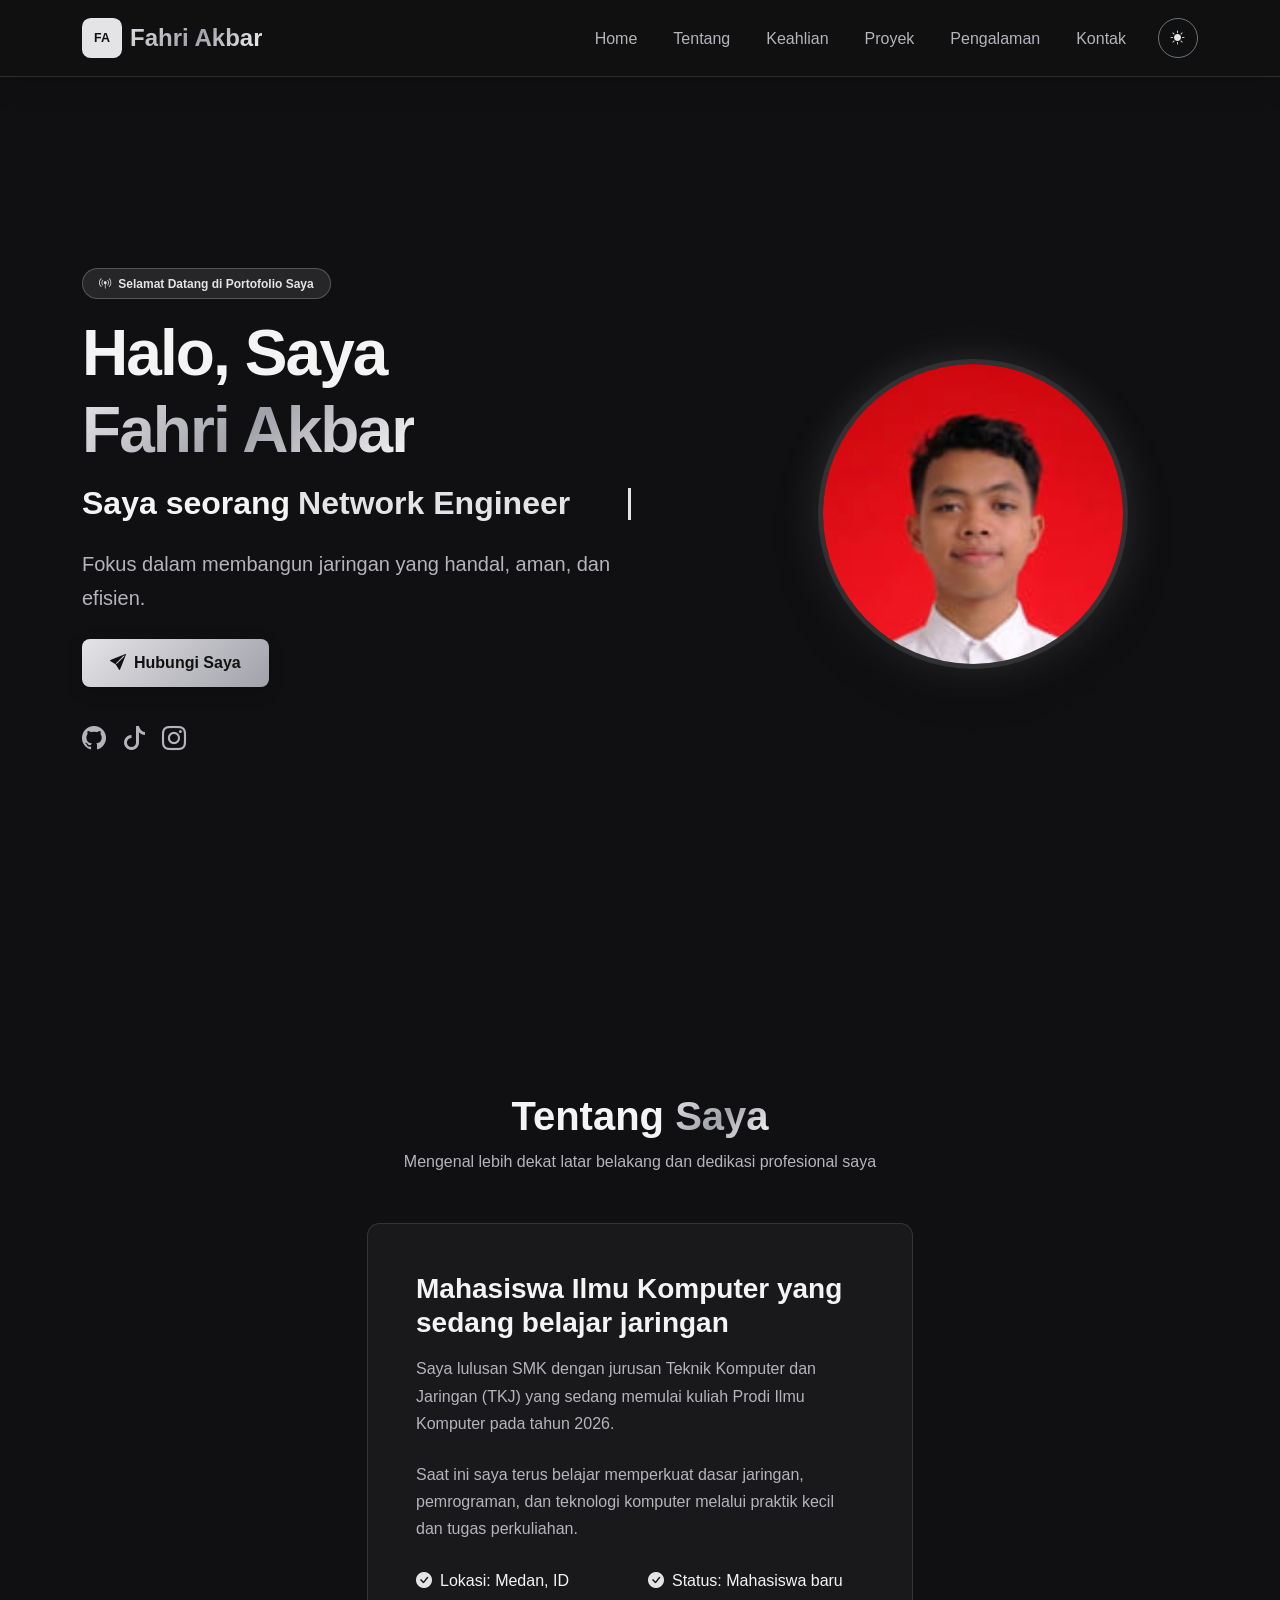
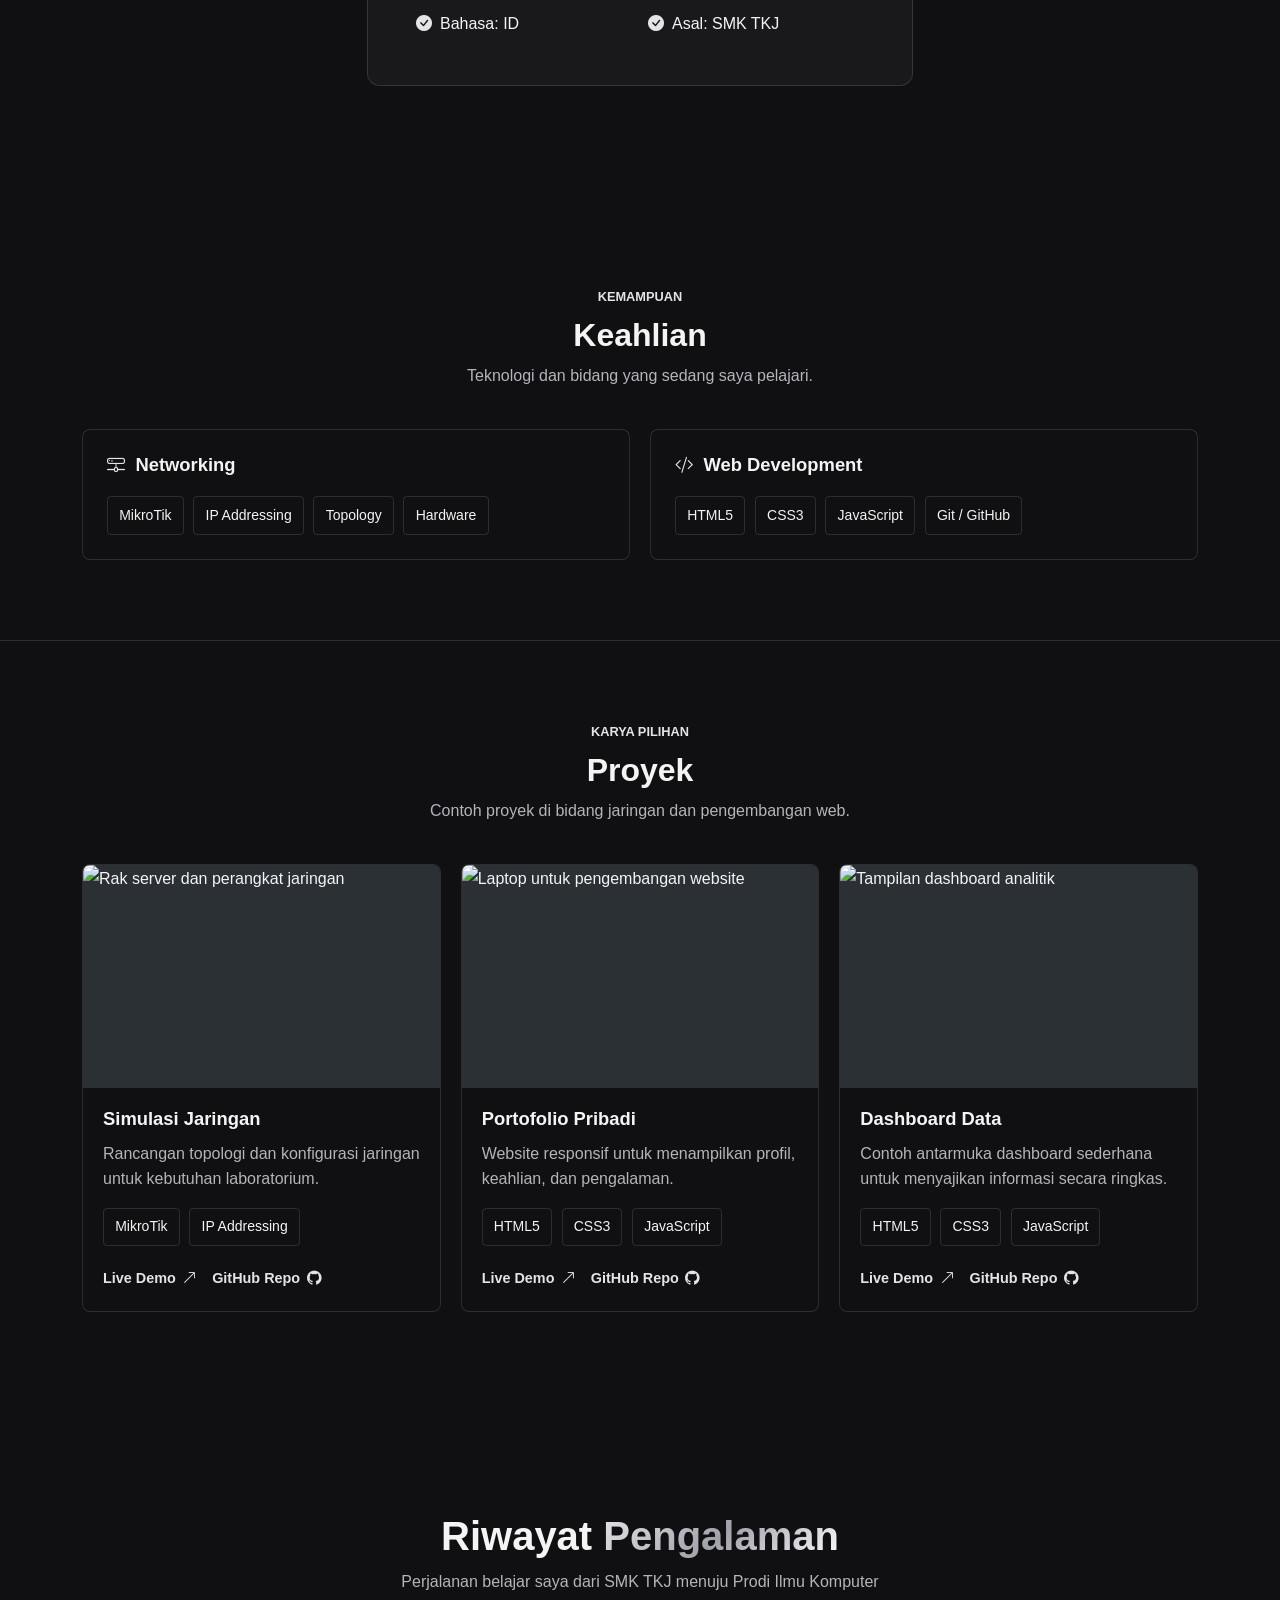
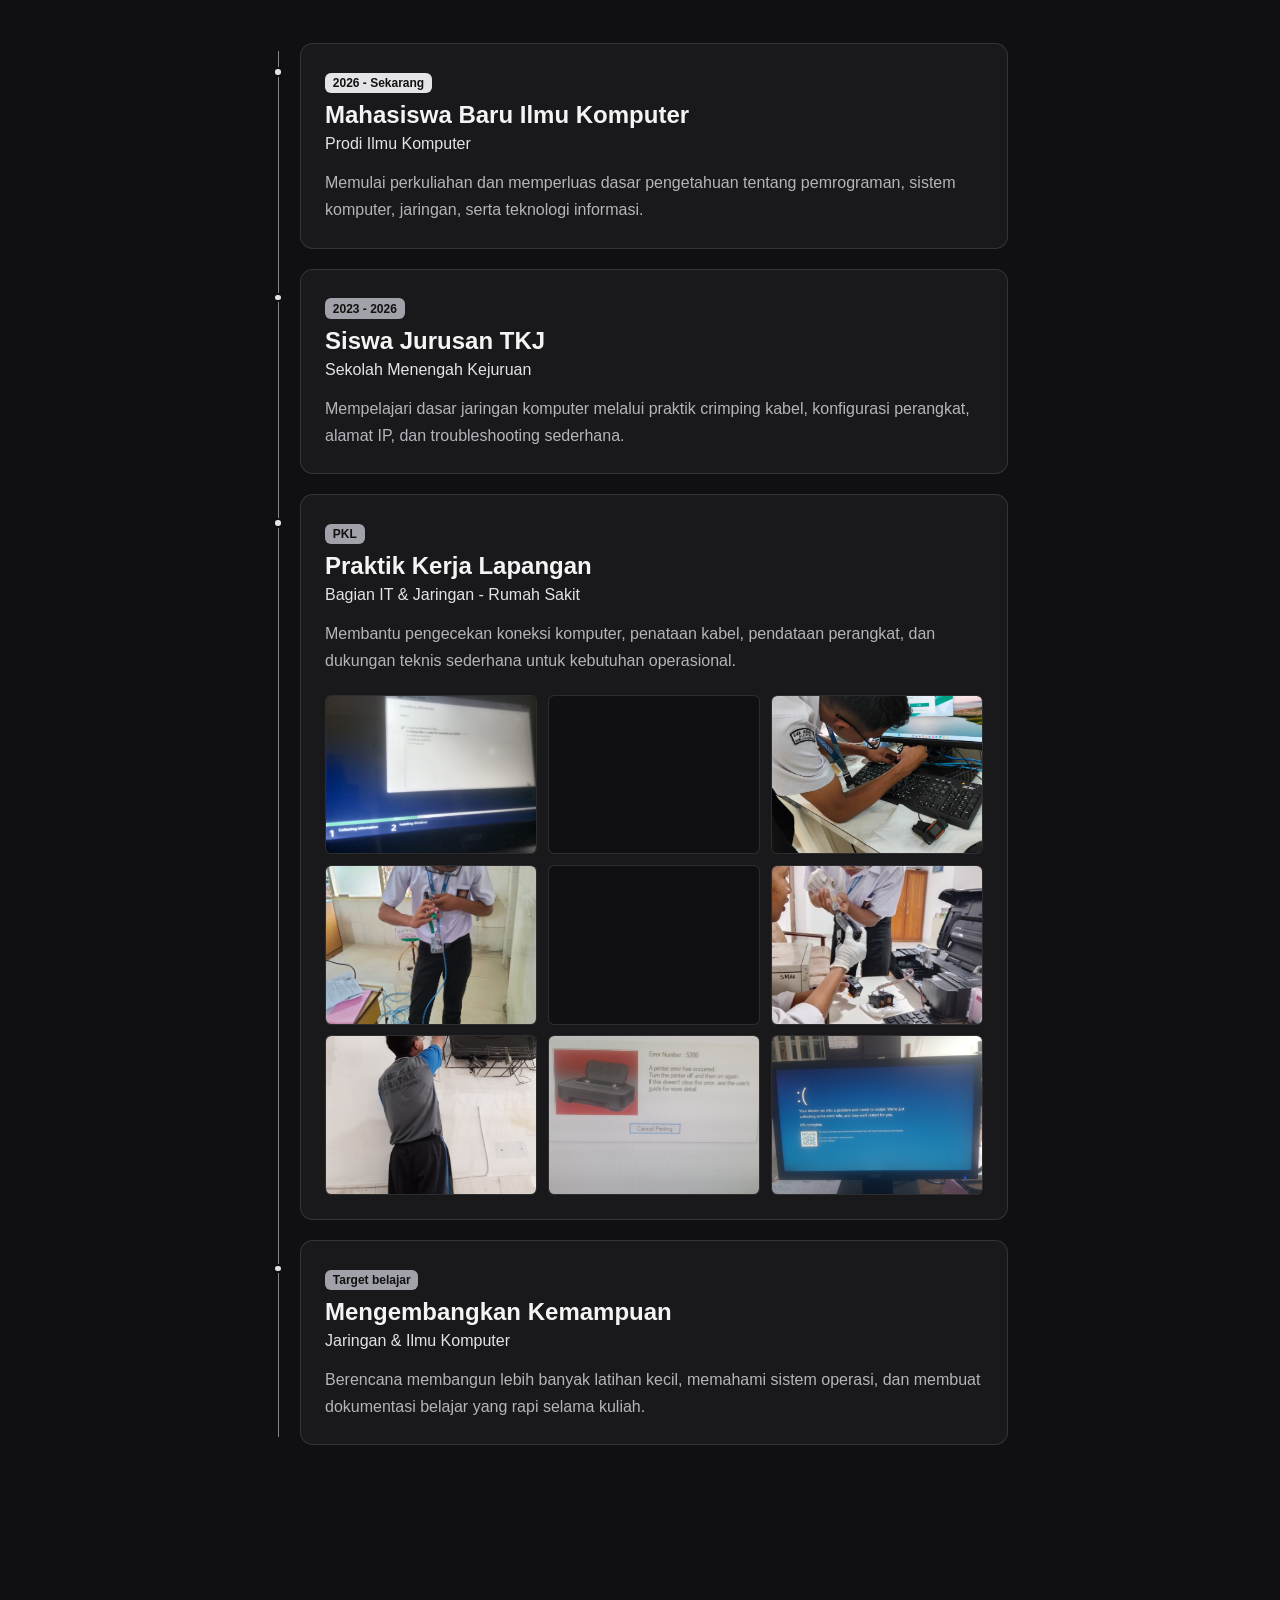
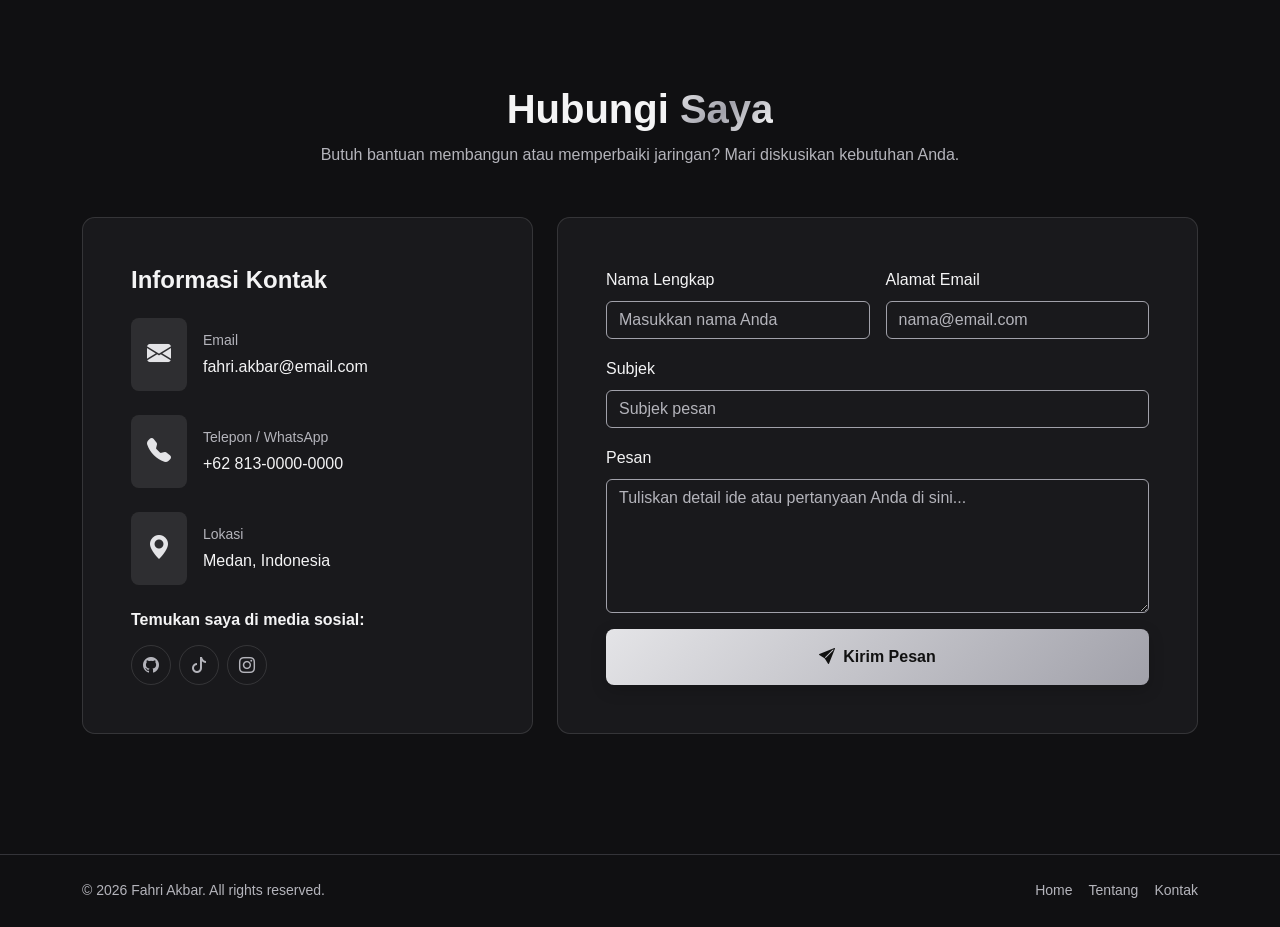
==== index.html @ fb6c4806 "Update project" ====
<!DOCTYPE html>
<html lang="id" data-bs-theme="dark">
<head>
    <meta charset="UTF-8">
    <meta name="viewport" content="width=device-width, initial-scale=1.0">
    <meta name="description" content="Portofolio Fahri Akbar, mahasiswa Ilmu Komputer lulusan SMK TKJ yang fokus pada jaringan komputer.">
    <link rel="icon" href="data:image/svg+xml,%3Csvg xmlns='http://www.w3.org/2000/svg' viewBox='0 0 100 100'%3E%3Ctext y='.9em' font-size='90'%3E%F0%9F%8C%90%3C/text%3E%3C/svg%3E">
    <script>try{var t=localStorage.getItem('theme');if(t==='light'||t==='dark')document.documentElement.setAttribute('data-bs-theme',t)}catch(e){}</script>
    <link href="https://cdn.jsdelivr.net/npm/bootstrap@5.3.8/dist/css/bootstrap.min.css" rel="stylesheet" integrity="sha384-sRIl4kxILFvY47J16cr9ZwB07vP4J8+LH7qKQnuqkuIAvNWLzeN8tE5YBujZqJLB" crossorigin="anonymous">
    <link rel="stylesheet" href="https://cdn.jsdelivr.net/npm/bootstrap-icons@1.13.1/font/bootstrap-icons.min.css">
    <link rel="stylesheet" href="css/style.css">
    <title>Fahri Akbar | Portofolio</title>
</head>
<body id="body" data-bs-spy="scroll" data-bs-target="#navbar-example" data-bs-root-margin="0px 0px -60%">
    <nav id="navbar-example" class="navbar navbar-expand-lg fixed-top glass-nav py-3">
        <div class="container">
            <a class="navbar-brand fw-bold fs-4 d-flex align-items-center gap-2" href="#home" aria-label="Fahri Akbar, beranda">
                <span class="brand-mark" aria-hidden="true">FA</span>
                <span class="gradient-text">Fahri Akbar</span>
            </a>
            
            <button class="navbar-toggler border-0 shadow-none" type="button" data-bs-toggle="collapse" data-bs-target="#navbarNav" aria-controls="navbarNav" aria-expanded="false" aria-label="Buka navigasi">
                <span class="navbar-toggler-icon"></span>
            </button>

            <div class="collapse navbar-collapse" id="navbarNav">
                <ul class="navbar-nav ms-auto mb-2 mb-lg-0 me-lg-3 gap-lg-1">
                    <li class="nav-item"><a class="nav-link px-3 fw-medium active" href="#home">Home</a></li>
                    <li class="nav-item"><a class="nav-link px-3 fw-medium" href="#about">Tentang</a></li>
                    <li class="nav-item"><a class="nav-link px-3 fw-medium" href="#skills">Keahlian</a></li>
                    <li class="nav-item"><a class="nav-link px-3 fw-medium" href="#projects">Proyek</a></li>
                    <li class="nav-item"><a class="nav-link px-3 fw-medium" href="#experience">Pengalaman</a></li>
                    <li class="nav-item"><a class="nav-link px-3 fw-medium" href="#contact">Kontak</a></li>
                </ul>

                <!-- Dark Mode Toggle Button -->
                <button class="btn btn-sm btn-outline-secondary rounded-circle p-2 d-flex align-items-center justify-content-center" id="themeToggle" style="width: 40px; height: 40px;" type="button" aria-label="Ganti tema">
                    <i class="bi bi-sun-fill text-warning" id="themeIcon" aria-hidden="true"></i>
                </button>
            </div>
        </div>
    </nav>

    <main>
        <section id="home" class="min-vh-100 d-flex align-items-center pt-5 mt-4">
            <div class="container">
                <div class="row align-items-center gy-5">
                    <div class="col-lg-7 text-center text-lg-start">
                        <div class="badge bg-primary bg-opacity-10 text-primary border border-primary border-opacity-25 px-3 py-2 rounded-pill mb-3">
                            <i class="bi bi-broadcast-pin me-1"></i> Selamat Datang di Portofolio Saya
                        </div>
                        <h1 class="display-3 fw-extrabold mb-3">
                            Halo, Saya <br>
                            <span class="gradient-text">Fahri Akbar</span>
                        </h1>
                        <h3 class="h2 fw-semibold mb-4 d-flex justify-content-center justify-content-lg-start align-items-center gap-2">
                            <span>Saya seorang</span>
                            <span id="typewriter" class="text-primary fw-bold"></span>
                            <span class="typewriter-cursor" aria-hidden="true"></span>
                        </h3>
                        <p class="lead text-muted-custom mb-4 me-lg-5">
                            Fokus dalam membangun jaringan yang handal, aman, dan efisien.
                        </p>
                        <div class="d-flex flex-wrap gap-3 justify-content-center justify-content-lg-start">
                            <a href="#contact" class="btn btn-gradient">
                                <i class="bi bi-send-fill me-2"></i>Hubungi Saya
                            </a>
                        </div>

                        <div class="d-flex gap-3 justify-content-center justify-content-lg-start mt-4 pt-2">
                            <a href="https://github.com/ri250526" class="social-icon fs-4" aria-label="GitHub"><i class="bi bi-github" aria-hidden="true"></i></a>
                            <a href="https://www.tiktok.com/@fa.x.u.1?is_from_webapp=1&amp;sender_device=pc" class="social-icon fs-4" aria-label="TikTok"><i class="bi bi-tiktok" aria-hidden="true"></i></a>
                            <a href="https://www.instagram.com/ri_250526?igsh=N2l1ZG5mdGl6enZu" class="social-icon fs-4" aria-label="Instagram"><i class="bi bi-instagram" aria-hidden="true"></i></a>
                        </div>
                    </div>

                    <div class="col-lg-5 text-center">
                        <div class="hero-img-wrapper">
                            <img src="images/foto.jpg" alt="Fahri Akbar" class="hero-img shadow-lg" fetchpriority="high" decoding="async">
                        </div>
                    </div>
                </div>
            </div>
        </section>

        <section id="about" class="py-5 reveal-section">
        <div class="container py-4">
            <div class="text-center mb-5">
                <h2 class="fw-bold display-6 mb-2">Tentang <span class="gradient-text">Saya</span></h2>
                <p class="text-muted-custom">Mengenal lebih dekat latar belakang dan dedikasi profesional saya</p>
            </div>

            <div class="row gy-4 align-items-center">
                <div class="col-lg-6">
                    <div class="glass-card p-4 p-md-5">
                        <h3 class="fw-bold mb-3">Mahasiswa Ilmu Komputer yang sedang belajar jaringan</h3>
                        <p class="text-muted-custom mb-4">
                            Saya lulusan SMK dengan jurusan Teknik Komputer dan Jaringan (TKJ) yang sedang memulai kuliah Prodi Ilmu Komputer pada tahun 2026.
                        </p>
                        <p class="text-muted-custom mb-4">
                            Saat ini saya terus belajar memperkuat dasar jaringan, pemrograman, dan teknologi komputer melalui praktik kecil dan tugas perkuliahan.
                        </p>
                        
                        <div class="row g-3">
                            <div class="col-6">
                                <div class="d-flex align-items-center gap-2">
                                    <i class="bi bi-check-circle-fill text-primary"></i>
                                    <span>Lokasi: Medan, ID</span>
                                </div>
                            </div>
                            <div class="col-6">
                                <div class="d-flex align-items-center gap-2">
                                    <i class="bi bi-check-circle-fill text-primary"></i>
                                    <span>Status: Mahasiswa baru</span>
                                </div>
                            </div>
                            <div class="col-6">
                                <div class="d-flex align-items-center gap-2">
                                    <i class="bi bi-check-circle-fill text-primary"></i>
                                    <span>Bahasa: ID</span>
                                </div>
                            </div>
                            <div class="col-6">
                                <div class="d-flex align-items-center gap-2">
                                    <i class="bi bi-check-circle-fill text-primary"></i>
                                    <span>Asal: SMK TKJ</span>
                                </div>
                            </div>
                        </div>
                    </div>
                </div>
            </div>
        </div>
        </section>

        <section id="skills" class="portfolio-section">
            <div class="container">
                <header class="section-heading">
                    <p class="section-eyebrow">Kemampuan</p>
                    <h2>Keahlian</h2>
                    <p>Teknologi dan bidang yang sedang saya pelajari.</p>
                </header>

                <div class="skills-grid">
                    <article class="skill-group">
                        <h3><i class="bi bi-hdd-network" aria-hidden="true"></i> Networking</h3>
                        <ul class="skill-list">
                            <li>MikroTik</li>
                            <li>IP Addressing</li>
                            <li>Topology</li>
                            <li>Hardware</li>
                        </ul>
                    </article>

                    <article class="skill-group">
                        <h3><i class="bi bi-code-slash" aria-hidden="true"></i> Web Development</h3>
                        <ul class="skill-list">
                            <li>HTML5</li>
                            <li>CSS3</li>
                            <li>JavaScript</li>
                            <li>Git / GitHub</li>
                        </ul>
                    </article>
                </div>
            </div>
        </section>

        <section id="projects" class="portfolio-section projects-section">
            <div class="container">
                <header class="section-heading">
                    <p class="section-eyebrow">Karya pilihan</p>
                    <h2>Proyek</h2>
                    <p>Contoh proyek di bidang jaringan dan pengembangan web.</p>
                </header>

                <div class="projects-grid">
                    <article class="project-card">
                        <img class="project-image" src="https://images.unsplash.com/photo-1558494949-ef010cbdcc31?auto=format&amp;fit=crop&amp;w=900&amp;q=80" alt="Rak server dan perangkat jaringan" loading="lazy" decoding="async">
                        <div class="project-content">
                            <h3>Simulasi Jaringan</h3>
                            <p>Rancangan topologi dan konfigurasi jaringan untuk kebutuhan laboratorium.</p>
                            <ul class="tech-list" aria-label="Teknologi yang digunakan">
                                <li>MikroTik</li>
                                <li>IP Addressing</li>
                            </ul>
                            <div class="project-actions">
                                <a href="#" aria-label="Live demo Simulasi Jaringan">Live Demo <i class="bi bi-arrow-up-right" aria-hidden="true"></i></a>
                                <a href="#" aria-label="GitHub repo Simulasi Jaringan">GitHub Repo <i class="bi bi-github" aria-hidden="true"></i></a>
                            </div>
                        </div>
                    </article>

                    <article class="project-card">
                        <img class="project-image" src="https://images.unsplash.com/photo-1498050108023-c5249f4df085?auto=format&amp;fit=crop&amp;w=900&amp;q=80" alt="Laptop untuk pengembangan website" loading="lazy" decoding="async">
                        <div class="project-content">
                            <h3>Portofolio Pribadi</h3>
                            <p>Website responsif untuk menampilkan profil, keahlian, dan pengalaman.</p>
                            <ul class="tech-list" aria-label="Teknologi yang digunakan">
                                <li>HTML5</li>
                                <li>CSS3</li>
                                <li>JavaScript</li>
                            </ul>
                            <div class="project-actions">
                                <a href="#" aria-label="Live demo Portofolio Pribadi">Live Demo <i class="bi bi-arrow-up-right" aria-hidden="true"></i></a>
                                <a href="#" aria-label="GitHub repo Portofolio Pribadi">GitHub Repo <i class="bi bi-github" aria-hidden="true"></i></a>
                            </div>
                        </div>
                    </article>

                    <article class="project-card">
                        <img class="project-image" src="https://images.unsplash.com/photo-1460925895917-afdab827c52f?auto=format&amp;fit=crop&amp;w=900&amp;q=80" alt="Tampilan dashboard analitik" loading="lazy" decoding="async">
                        <div class="project-content">
                            <h3>Dashboard Data</h3>
                            <p>Contoh antarmuka dashboard sederhana untuk menyajikan informasi secara ringkas.</p>
                            <ul class="tech-list" aria-label="Teknologi yang digunakan">
                                <li>HTML5</li>
                                <li>CSS3</li>
                                <li>JavaScript</li>
                            </ul>
                            <div class="project-actions">
                                <a href="#" aria-label="Live demo Dashboard Data">Live Demo <i class="bi bi-arrow-up-right" aria-hidden="true"></i></a>
                                <a href="#" aria-label="GitHub repo Dashboard Data">GitHub Repo <i class="bi bi-github" aria-hidden="true"></i></a>
                            </div>
                        </div>
                    </article>
                </div>
            </div>
        </section>

        <section id="experience" class="py-5 reveal-section">
            <div class="container py-4">
                <div class="text-center mb-5">
                    <h2 class="fw-bold display-6 mb-2">Riwayat <span class="gradient-text">Pengalaman</span></h2>
                    <p class="text-muted-custom">Perjalanan belajar saya dari SMK TKJ menuju Prodi Ilmu Komputer</p>
                </div>

                <div class="row justify-content-center">
                    <div class="col-lg-8">
                        <div class="timeline">
                            <div class="timeline-item">
                                <div class="glass-card p-4">
                                    <span class="badge bg-primary mb-2">2026 - Sekarang</span>
                                    <h4 class="fw-bold mb-1">Mahasiswa Baru Ilmu Komputer</h4>
                                    <h6 class="text-primary mb-3">Prodi Ilmu Komputer</h6>
                                    <p class="text-muted-custom mb-0">Memulai perkuliahan dan memperluas dasar pengetahuan tentang pemrograman, sistem komputer, jaringan, serta teknologi informasi.</p>
                                </div>
                            </div>
                            <div class="timeline-item">
                                <div class="glass-card p-4">
                                    <span class="badge bg-secondary mb-2">2023 - 2026</span>
                                    <h4 class="fw-bold mb-1">Siswa Jurusan TKJ</h4>
                                    <h6 class="text-primary mb-3">Sekolah Menengah Kejuruan</h6>
                                    <p class="text-muted-custom mb-0">Mempelajari dasar jaringan komputer melalui praktik crimping kabel, konfigurasi perangkat, alamat IP, dan troubleshooting sederhana.</p>
                                </div>
                            </div>
                            <div class="timeline-item">
                                <div class="glass-card p-4">
                                    <span class="badge bg-info mb-2">PKL</span>
                                    <h4 class="fw-bold mb-1">Praktik Kerja Lapangan</h4>
                                    <h6 class="text-primary mb-3">Bagian IT &amp; Jaringan - Rumah Sakit</h6>
                                    <p class="text-muted-custom mb-0">Membantu pengecekan koneksi komputer, penataan kabel, pendataan perangkat, dan dukungan teknis sederhana untuk kebutuhan operasional.</p>
                                    <div class="pkl-gallery" aria-label="Dokumentasi praktik kerja lapangan">
                                        <a href="images/p1.jpg" target="_blank" rel="noopener noreferrer" aria-label="Buka foto dokumentasi PKL 1">
                                            <img src="images/p1.jpg" alt="Dokumentasi praktik kerja lapangan 1" loading="lazy" decoding="async">
                                        </a>
                                        <a href="images/p2.jpg" target="_blank" rel="noopener noreferrer" aria-label="Buka foto dokumentasi PKL 2">
                                            <img src="images/p2.jpg" alt="Dokumentasi praktik kerja lapangan 2" loading="lazy" decoding="async">
                                        </a>
                                        <a href="images/p3.jpg" target="_blank" rel="noopener noreferrer" aria-label="Buka foto dokumentasi PKL 3">
                                            <img src="images/p3.jpg" alt="Dokumentasi praktik kerja lapangan 3" loading="lazy" decoding="async">
                                        </a>
                                        <a href="images/p4.jpg" target="_blank" rel="noopener noreferrer" aria-label="Buka foto dokumentasi PKL 4">
                                            <img src="images/p4.jpg" alt="Dokumentasi praktik kerja lapangan 4" loading="lazy" decoding="async">
                                        </a>
                                        <a href="images/p5.jpg" target="_blank" rel="noopener noreferrer" aria-label="Buka foto dokumentasi PKL 5">
                                            <img src="images/p5.jpg" alt="Dokumentasi praktik kerja lapangan 5" loading="lazy" decoding="async">
                                        </a>
                                        <a href="images/p6.jpg" target="_blank" rel="noopener noreferrer" aria-label="Buka foto dokumentasi PKL 6">
                                            <img src="images/p6.jpg" alt="Dokumentasi praktik kerja lapangan 6" loading="lazy" decoding="async">
                                        </a>
                                        <a href="images/p7.jpg" target="_blank" rel="noopener noreferrer" aria-label="Buka foto dokumentasi PKL 7">
                                            <img src="images/p7.jpg" alt="Dokumentasi praktik kerja lapangan 7" loading="lazy" decoding="async">
                                        </a>
                                        <a href="images/p8.jpg" target="_blank" rel="noopener noreferrer" aria-label="Buka foto dokumentasi PKL 8">
                                            <img src="images/p8.jpg" alt="Dokumentasi praktik kerja lapangan 8" loading="lazy" decoding="async">
                                        </a>
                                        <a href="images/p9.jpg" target="_blank" rel="noopener noreferrer" aria-label="Buka foto dokumentasi PKL 9">
                                            <img src="images/p9.jpg" alt="Dokumentasi praktik kerja lapangan 9" loading="lazy" decoding="async">
                                        </a>
                                    </div>
                                </div>
                            </div>
                            <div class="timeline-item">
                                <div class="glass-card p-4">
                                    <span class="badge bg-info mb-2">Target belajar</span>
                                    <h4 class="fw-bold mb-1">Mengembangkan Kemampuan</h4>
                                    <h6 class="text-primary mb-3">Jaringan &amp; Ilmu Komputer</h6>
                                    <p class="text-muted-custom mb-0">Berencana membangun lebih banyak latihan kecil, memahami sistem operasi, dan membuat dokumentasi belajar yang rapi selama kuliah.</p>
                                </div>
                            </div>
                        </div>
                    </div>
                </div>
            </div>
        </section>

         <section id="contact" class="py-5 reveal-section">
        <div class="container py-4">
            <div class="text-center mb-5">
                <h2 class="fw-bold display-6 mb-2">Hubungi <span class="gradient-text">Saya</span></h2>
                <p class="text-muted-custom">Butuh bantuan membangun atau memperbaiki jaringan? Mari diskusikan kebutuhan Anda.</p>
            </div>

            <div class="row gy-4">
                <!-- Info Contact -->
                <div class="col-lg-5">
                    <div class="glass-card p-4 p-md-5 h-100 d-flex flex-column justify-content-between">
                        <div>
                            <h4 class="fw-bold mb-4">Informasi Kontak</h4>
                            <div class="d-flex align-items-center gap-3 mb-4">
                                <div class="p-3 rounded-3 bg-primary bg-opacity-10 text-primary">
                                    <i class="bi bi-envelope-fill fs-4"></i>
                                </div>
                                <div>
                                    <small class="text-muted-custom d-block">Email</small>
                                    <span class="fw-medium" id="contactEmail">fahri.akbar@email.com</span>
                                </div>
                            </div>

                            <div class="d-flex align-items-center gap-3 mb-4">
                                <div class="p-3 rounded-3 bg-primary bg-opacity-10 text-primary">
                                    <i class="bi bi-telephone-fill fs-4"></i>
                                </div>
                                <div>
                                    <small class="text-muted-custom d-block">Telepon / WhatsApp</small>
                                    <span class="fw-medium">+62 813-0000-0000</span>
                                </div>
                            </div>

                            <div class="d-flex align-items-center gap-3 mb-4">
                                <div class="p-3 rounded-3 bg-primary bg-opacity-10 text-primary">
                                    <i class="bi bi-geo-alt-fill fs-4"></i>
                                </div>
                                <div>
                                    <small class="text-muted-custom d-block">Lokasi</small>
                                    <span class="fw-medium">Medan, Indonesia</span>
                                </div>
                            </div>
                        </div>

                        <div>
                            <h6 class="fw-bold mb-3">Temukan saya di media sosial:</h6>
                            <div class="d-flex gap-2">
                                <a href="https://github.com/ri250526" class="social-icon social-icon-button" aria-label="GitHub"><i class="bi bi-github" aria-hidden="true"></i></a>
                                <a href="https://www.tiktok.com/@fa.x.u.1?is_from_webapp=1&amp;sender_device=pc" class="social-icon social-icon-button" aria-label="TikTok"><i class="bi bi-tiktok" aria-hidden="true"></i></a>
                                <a href="https://www.instagram.com/ri_250526?igsh=N2l1ZG5mdGl6enZu" class="social-icon social-icon-button" aria-label="Instagram"><i class="bi bi-instagram" aria-hidden="true"></i></a>
                            </div>
                        </div>
                    </div>
                </div>

                <!-- Contact Form -->
                <div class="col-lg-7">
                    <div class="glass-card p-4 p-md-5">
                        <form id="contactForm" novalidate>
                            <div class="row g-3">
                                <div class="col-md-6">
                                    <label for="name" class="form-label fw-medium">Nama Lengkap</label>
                                    <input type="text" class="form-control bg-transparent text-body border-secondary" id="name" name="name" required autocomplete="name" placeholder="Masukkan nama Anda">
                                    <div class="invalid-feedback">Silakan isi nama Anda.</div>
                                </div>
                                <div class="col-md-6">
                                    <label for="email" class="form-label fw-medium">Alamat Email</label>
                                    <input type="email" class="form-control bg-transparent text-body border-secondary" id="email" name="email" required autocomplete="email" placeholder="nama@email.com">
                                    <div class="invalid-feedback">Masukkan alamat email yang valid.</div>
                                </div>
                                <div class="col-12">
                                    <label for="subject" class="form-label fw-medium">Subjek</label>
                                    <input type="text" class="form-control bg-transparent text-body border-secondary" id="subject" name="subject" required placeholder="Subjek pesan">
                                    <div class="invalid-feedback">Silakan isi subjek pesan.</div>
                                </div>
                                <div class="col-12">
                                    <label for="message" class="form-label fw-medium">Pesan</label>
                                    <textarea class="form-control bg-transparent text-body border-secondary" id="message" name="message" rows="5" required placeholder="Tuliskan detail ide atau pertanyaan Anda di sini..."></textarea>
                                    <div class="invalid-feedback">Pesan tidak boleh kosong.</div>
                                </div>
                                <div class="col-12">
                                    <button type="submit" class="btn btn-gradient w-100 py-3">
                                        <i class="bi bi-send-fill me-2"></i>Kirim Pesan
                                    </button>
                                </div>
                            </div>
                        </form>

                        <!-- Alert Pesan Terkirim -->
                        <div id="contactAlert" class="alert alert-info d-none mt-4 rounded-3" role="status">
                            Draf pesan akan dibuka di aplikasi email Anda.
                        </div>
                    </div>
                </div>
            </div>
        </div>
    </section>

    </main>

    <footer class="py-4 border-top border-secondary border-opacity-25">
        <div class="container text-center">
            <div class="d-flex flex-column flex-sm-row justify-content-between align-items-center gap-3">
                <p class="mb-0 text-muted-custom small">&copy; 2026 Fahri Akbar. All rights reserved.</p>
                <div class="d-flex gap-3 small">
                    <a href="#home" class="text-muted-custom text-decoration-none">Home</a>
                    <a href="#about" class="text-muted-custom text-decoration-none">Tentang</a>
                    <a href="#contact" class="text-muted-custom text-decoration-none">Kontak</a>
                </div>
            </div>
        </div>
    </footer>

    <!-- Back to top button -->
    <button id="backToTop" type="button" title="Kembali ke atas" aria-label="Kembali ke atas">
        <i class="bi bi-arrow-up" aria-hidden="true"></i>
    </button>

    <script src="https://cdn.jsdelivr.net/npm/bootstrap@5.3.8/dist/js/bootstrap.bundle.min.js" integrity="sha384-FKyoEForCGlyvwx9Hj09JcYn3nv7wiPVlz7YYwJrWVcXK/BmnVDxM+D2scQbITxI" crossorigin="anonymous"></script>
    <script src="js/script.js"></script>
</body>
</html>
---- css/style.css ----
:root {
	--primary-color: #e4e4e7;
	--primary-hover: #ffffff;
	--secondary-color: #a1a1aa;
	--accent-color: #fafafa;
	--bg-dark: #101012;
	--card-bg-dark: #19191c;
	--border-dark: rgba(255, 255, 255, 0.12);
	--text-muted-dark: #b4b4bb;
	--bg-light: #f1f1f2;
	--card-bg-light: #ffffff;
	--border-light: rgba(24, 24, 27, 0.12);
	--text-muted-light: #66666d;
	--bs-primary: var(--primary-color);
	--bs-primary-rgb: 228, 228, 231;
	--bs-secondary: var(--secondary-color);
	--bs-secondary-rgb: 161, 161, 170;
	--bs-info: var(--secondary-color);
	--bs-info-rgb: 161, 161, 170;
	--bs-warning: var(--primary-color);
	--bs-warning-rgb: 228, 228, 231;
	--bs-link-color: var(--primary-color);
	--bs-link-hover-color: var(--primary-hover);
	--button-text-color: #111111;
}

[data-bs-theme="dark"] {
	--bs-body-bg: var(--bg-dark);
	--bs-body-color: #f4f4f5;
	--bs-secondary-color: var(--text-muted-dark);
	--bs-border-color: var(--border-dark);
}

[data-bs-theme="light"] {
	--primary-color: #27272a;
	--primary-hover: #09090b;
	--secondary-color: #71717a;
	--accent-color: #18181b;
	--bs-primary: var(--primary-color);
	--bs-primary-rgb: 39, 39, 42;
	--bs-secondary: var(--secondary-color);
	--bs-secondary-rgb: 113, 113, 122;
	--bs-info: var(--secondary-color);
	--bs-info-rgb: 113, 113, 122;
	--bs-warning: var(--primary-color);
	--bs-warning-rgb: 39, 39, 42;
	--bs-link-color: var(--primary-color);
	--bs-link-hover-color: var(--primary-hover);
	--button-text-color: #ffffff;
	--bs-body-bg: var(--bg-light);
	--bs-body-color: #18181b;
	--bs-secondary-color: var(--text-muted-light);
	--bs-border-color: var(--border-light);
}

body {
	font-family: Inter, Arial, sans-serif;
	background-color: var(--bs-body-bg);
	color: var(--bs-body-color);
	transition: background-color 0.3s ease, color 0.3s ease;
	overflow-x: hidden;
}

main section[id] {
	scroll-margin-top: 5.5rem;
}

html.has-scroll-reveal .reveal-section {
	opacity: 0;
	transform: translateY(20px);
	transition: opacity 650ms ease, transform 650ms ease;
}

html.has-scroll-reveal .reveal-section.is-visible {
	opacity: 1;
	transform: translateY(0);
}

@media (prefers-reduced-motion: reduce) {
	html.has-scroll-reveal .reveal-section {
		opacity: 1;
		transform: none;
		transition: none;
	}
}

.bg-info {
	background-color: var(--secondary-color) !important;
}

.text-warning {
	color: var(--primary-color) !important;
}

[data-bs-theme="light"] .text-muted-custom { color: var(--text-muted-light) !important; }
[data-bs-theme="dark"] .text-muted-custom { color: var(--text-muted-dark) !important; }

.glass-card {
	background: var(--card-bg-dark);
	border: 1px solid var(--border-dark);
	border-radius: 0.8rem;
}

[data-bs-theme="light"] .glass-card {
	background: var(--card-bg-light);
	border-color: var(--border-light);
	box-shadow: 0 10px 28px rgba(0, 0, 0, 0.06);
}

.portfolio-section {
	padding: 5rem 0;
	color: var(--bs-body-color);
	background: var(--bs-body-bg);
}

.projects-section {
	border-top: 1px solid var(--bs-border-color);
}

.section-heading {
	max-width: 640px;
	margin: 0 auto 2.5rem;
	text-align: center;
}

.section-heading h2 {
	margin: 0 0 0.5rem;
	font-size: 2rem;
	font-weight: 700;
}

.section-heading > p:last-child {
	margin: 0;
	color: var(--bs-secondary-color);
}

.section-eyebrow {
	margin: 0 0 0.5rem;
	color: var(--primary-color);
	font-size: 0.8rem;
	font-weight: 700;
	text-transform: uppercase;
}

.skills-grid {
	display: grid;
	grid-template-columns: repeat(2, minmax(0, 1fr));
	gap: 1.25rem;
}

.skill-group,
.project-card {
	min-width: 0;
	overflow: hidden;
	border: 1px solid var(--bs-border-color);
	border-radius: 8px;
	background: var(--bs-body-bg);
}

.skill-group {
	padding: 1.5rem;
}

.skill-group h3,
.project-content h3 {
	margin: 0;
	font-size: 1.15rem;
	font-weight: 700;
}

.skill-group h3 {
	display: flex;
	align-items: center;
	gap: 0.65rem;
}

.skill-group h3 i {
	color: var(--primary-color);
}

.skill-list,
.tech-list {
	display: flex;
	flex-wrap: wrap;
	gap: 0.6rem;
	margin: 1.25rem 0 0;
	padding: 0;
	list-style: none;
}

.skill-list li,
.tech-list li {
	padding: 0.4rem 0.7rem;
	border: 1px solid var(--bs-border-color);
	border-radius: 4px;
	color: var(--bs-body-color);
	font-size: 0.875rem;
}

.projects-grid {
	display: grid;
	grid-template-columns: repeat(auto-fit, minmax(min(100%, 300px), 1fr));
	gap: 1.25rem;
}

.project-card {
	display: flex;
	flex-direction: column;
}

.project-image {
	display: block;
	width: 100%;
	aspect-ratio: 16 / 10;
	object-fit: cover;
	background: var(--bs-tertiary-bg);
}

.project-content {
	display: flex;
	flex: 1;
	flex-direction: column;
	align-items: flex-start;
	padding: 1.25rem;
}

.project-content > p {
	margin: 0.65rem 0 0;
	color: var(--bs-secondary-color);
	line-height: 1.6;
}

.tech-list {
	margin-top: 1rem;
}

.project-actions {
	display: flex;
	flex-wrap: wrap;
	gap: 1rem;
	margin-top: auto;
	padding-top: 1.25rem;
}

.project-actions a {
	display: inline-flex;
	align-items: center;
	gap: 0.4rem;
	color: var(--primary-color);
	font-size: 0.9rem;
	font-weight: 600;
	text-decoration: none;
}

.project-actions a:hover,
.project-actions a:focus-visible {
	text-decoration: underline;
	text-underline-offset: 3px;
}

.project-actions a:focus-visible {
	outline: 2px solid var(--primary-color);
	outline-offset: 3px;
}

.timeline {
	position: relative;
	padding-left: 1.75rem;
}

.timeline::before {
	position: absolute;
	top: 0.5rem;
	bottom: 0.5rem;
	left: 0.35rem;
	width: 1px;
	background: var(--primary-color);
	content: '';
	opacity: 0.55;
}

.timeline-item {
	position: relative;
	margin-bottom: 1.25rem;
}

.timeline-item:last-child {
	margin-bottom: 0;
}

.timeline-item::before {
	position: absolute;
	top: 1.5rem;
	left: -1.68rem;
	width: 0.6rem;
	height: 0.6rem;
	border: 2px solid var(--bg-dark);
	border-radius: 50%;
	background: var(--primary-color);
	content: '';
}

.pkl-gallery {
	display: grid;
	grid-template-columns: repeat(3, minmax(0, 1fr));
	gap: 0.65rem;
	margin-top: 1.25rem;
}

.pkl-gallery a {
	display: block;
	overflow: hidden;
	border: 1px solid var(--border-dark);
	border-radius: 0.4rem;
	background: var(--bg-dark);
}

.pkl-gallery a:focus-visible {
	outline: 3px solid var(--primary-color);
	outline-offset: 2px;
}

.pkl-gallery img {
	display: block;
	width: 100%;
	aspect-ratio: 4 / 3;
	object-fit: cover;
	transition: transform 180ms ease;
}

@media (hover: hover) {
	.pkl-gallery a:hover img {
		transform: scale(1.04);
	}
}

@media (max-width: 575.98px) {
	.pkl-gallery {
		grid-template-columns: repeat(2, minmax(0, 1fr));
		gap: 0.5rem;
	}
}

[data-bs-theme="light"] .timeline-item::before {
	border-color: var(--bg-light);
}

.glass-nav {
	background: var(--bg-dark);
	border-bottom: 1px solid var(--border-dark);
}

.navbar-toggler,
#themeToggle {
	transition: color 0.2s ease, background-color 0.2s ease, border-color 0.2s ease, box-shadow 0.2s ease, transform 0.2s ease;
}

.navbar-toggler:focus-visible,
#themeToggle:focus-visible {
	outline: 2px solid var(--primary-color);
	outline-offset: 3px;
}

.social-icon {
	color: var(--text-muted-dark);
	text-decoration: none;
	transition: color 160ms ease, background-color 160ms ease, border-color 160ms ease, transform 160ms ease;
}

[data-bs-theme="light"] .social-icon {
	color: var(--text-muted-light);
}

.social-icon i {
	transition: color 160ms ease;
}

.social-icon:hover i,
.social-icon:active i,
.social-icon:focus-visible i {
	color: var(--primary-color) !important;
}

.social-icon:active {
	transform: scale(0.92);
}

a.social-icon:focus-visible {
	outline: 2px solid var(--primary-color);
	outline-offset: 3px;
}

.social-icon-button {
	display: inline-grid;
	width: 40px;
	height: 40px;
	place-items: center;
	border: 1px solid var(--border-dark);
	border-radius: 50%;
	background: transparent;
	font-size: 1rem;
}

[data-bs-theme="light"] .social-icon-button {
	border-color: var(--border-light);
}

.social-icon-button:hover,
.social-icon-button:focus-visible,
.social-icon-button:active {
	border-color: var(--primary-color);
	background-color: color-mix(in srgb, var(--primary-color) 14%, transparent);
}

.glass-card,
.skill-group,
.project-card,
.timeline-item {
	min-width: 0;
}

.glass-card,
.project-content,
.timeline-item {
	overflow-wrap: anywhere;
}

.glass-card .d-flex > span,
.glass-card .d-flex > a {
	min-width: 0;
	overflow-wrap: anywhere;
}

.form-control,
.form-select,
textarea {
	width: 100%;
	max-width: 100%;
}

@media (hover: hover) {
	.navbar-toggler:hover,
	#themeToggle:hover {
		transform: translateY(-2px);
		background-color: rgba(var(--bs-primary-rgb), 0.14);
	}

	#themeToggle:hover {
		border-color: var(--primary-color);
		box-shadow: 0 4px 14px rgba(var(--bs-primary-rgb), 0.2);
	}
}

[data-bs-theme="light"] .glass-nav {
	background: rgba(244, 244, 244, 0.96);
	border-bottom: 1px solid var(--border-light);
}

.gradient-text {
	background: linear-gradient(135deg, var(--primary-color), var(--secondary-color), var(--accent-color));
	background-clip: text;
	-webkit-background-clip: text;
	-webkit-text-fill-color: transparent;
}

.btn-gradient {
	background: linear-gradient(135deg, var(--primary-color), var(--secondary-color));
	color: var(--button-text-color);
	border: none;
	border-radius: 0.5rem;
	padding: 0.75rem 1.75rem;
	font-weight: 600;
	transition: all 0.3s ease;
	box-shadow: 0 5px 16px rgba(0, 0, 0, 0.18);
}

.btn-gradient:hover {
	background: linear-gradient(135deg, var(--primary-hover), var(--secondary-color));
	color: var(--button-text-color);
	transform: translateY(-2px);
	box-shadow: 0 8px 22px rgba(0, 0, 0, 0.24);
}

.hero-img-wrapper {
	display: inline-block;
}

.hero-img {
	width: 280px;
	height: 280px;
	object-fit: cover;
	object-position: center top;
	border-radius: 50%;
	border: 4px solid var(--border-dark);
	box-shadow: 0 12px 28px rgba(0, 0, 0, 0.22);
}

#backToTop {
	position: fixed;
	right: max(1rem, env(safe-area-inset-right));
	bottom: max(1rem, env(safe-area-inset-bottom));
	display: none;
	width: 44px;
	height: 44px;
	place-items: center;
	border: 1px solid var(--border-dark);
	border-radius: 50%;
	background: var(--primary-color);
	color: var(--button-text-color);
	z-index: 1030;
}

::-webkit-scrollbar { width: 10px; }
::-webkit-scrollbar-track { background: var(--bg-dark); }
::-webkit-scrollbar-thumb { background: #555555; border-radius: 5px; }
::-webkit-scrollbar-thumb:hover { background: var(--primary-color); }

.typewriter-cursor {
	display: inline-block;
	width: 3px;
	height: 1em;
	background-color: var(--primary-color);
	margin-left: 2px;
	vertical-align: text-bottom;
	animation: blink 0.7s infinite;
}

#typewriter {
	display: inline-block;
	min-width: 18ch;
}

@keyframes blink {
	0%, 100% { opacity: 1; }
	50% { opacity: 0; }
}

.navbar-brand {
	min-width: 0;
	flex-wrap: nowrap;
}

.navbar-brand .gradient-text {
	white-space: nowrap;
}

.brand-mark {
	display: inline-grid;
	width: 40px;
	height: 40px;
	flex: 0 0 40px;
	place-items: center;
	border: 1px solid var(--border-dark);
	border-radius: 0.55rem;
	background: var(--primary-color);
	color: var(--button-text-color);
	font-size: 0.78rem;
	font-weight: 700;
}

@media (max-width: 991.98px) {
	.glass-nav .navbar-collapse {
		padding: 1rem 0 0.25rem;
	}

	.glass-nav .navbar-nav {
		gap: 0;
	}

	.glass-nav .nav-link {
		padding: 0.7rem 0 !important;
	}

	.glass-nav #themeToggle {
		margin-top: 0.5rem;
	}

	#home {
		min-height: auto !important;
		padding-top: 7rem !important;
		padding-bottom: 5rem;
	}

	.hero-img-wrapper {
		margin-top: 1rem;
	}

}

@media (max-width: 575.98px) {
	body {
		font-size: 0.95rem;
	}

	.container {
		--bs-gutter-x: 1.5rem;
	}

	.navbar {
		padding-top: max(0.75rem, env(safe-area-inset-top));
	}

	.navbar-brand {
		gap: 0.55rem !important;
		font-size: 1.05rem !important;
	}

	.brand-mark {
		width: 36px;
		height: 36px;
		flex-basis: 36px;
	}

	#home {
		padding-top: 6.5rem !important;
		padding-bottom: 3.5rem;
	}

	#home h1 {
		font-size: clamp(2.6rem, 13vw, 4.25rem);
		line-height: 1.05;
		word-break: normal;
	}

	#home h3 {
		font-size: clamp(1.25rem, 6vw, 1.7rem);
		line-height: 1.3;
		flex-wrap: wrap;
	}

	#typewriter {
		min-width: 0;
		max-width: 100%;
		overflow-wrap: anywhere;
	}

	.lead {
		font-size: 1rem;
		line-height: 1.55;
	}

	.hero-img {
		width: min(72vw, 240px);
		height: min(72vw, 240px);
	}

}

@media (hover: none) {
	.btn-gradient:hover {
		transform: none;
	}
}

@media (prefers-reduced-motion: reduce) {
	*,
	*::before,
	*::after {
		animation-duration: 0.01ms !important;
		animation-iteration-count: 1 !important;
		scroll-behavior: auto !important;
		transition-duration: 0.01ms !important;
	}
}


/* ===== Navbar & Layout Polish ===== */
html { scroll-behavior: smooth; }

body {
    line-height: 1.7;
}

.glass-nav {
	background: rgba(17, 17, 17, 0.92);
    backdrop-filter: blur(16px);
    -webkit-backdrop-filter: blur(16px);
    box-shadow: 0 8px 30px rgba(0, 0, 0, 0.12);
    padding-top: .8rem !important;
    padding-bottom: .8rem !important;
}

[data-bs-theme="light"] .glass-nav {
	background: rgba(244, 244, 244, .96);
}

.navbar-nav { align-items: center; }

.nav-link {
    position: relative;
    color: var(--text-muted-dark);
    transition: color .2s ease;
}

[data-bs-theme="light"] .nav-link { color: var(--text-muted-light); }

.nav-link::after {
    content: "";
    position: absolute;
    left: .75rem;
    right: .75rem;
    bottom: .2rem;
    height: 2px;
    border-radius: 99px;
    background: var(--primary-color);
    transform: scaleX(0);
    transition: transform .2s ease;
}

.nav-link:hover,
.nav-link.active { color: var(--primary-color) !important; }

.nav-link:hover::after,
.nav-link.active::after { transform: scaleX(1); }

#home {
    padding-top: 8rem !important;
    padding-bottom: 6rem;
}

#home .row { min-height: calc(100vh - 8rem); }

#home .col-lg-7 { padding-right: clamp(1rem, 4vw, 4rem); }

#home h1 { letter-spacing: -.03em; }

#home .lead { max-width: 620px; }

.hero-img-wrapper {
    position: relative;
    padding: 1rem;
}

.hero-img-wrapper::before {
    content: "";
    position: absolute;
    inset: 0;
    border-radius: 50%;
    background: linear-gradient(135deg, var(--primary-color), var(--secondary-color), var(--accent-color));
    opacity: .18;
    filter: blur(22px);
    transform: scale(.9);
}

.hero-img {
    position: relative;
    z-index: 1;
    width: 310px;
    height: 310px;
    border: 5px solid rgba(255,255,255,.08);
}

section[id] { scroll-margin-top: 6rem; }

#about, #experience, #contact {
    padding-top: 6rem !important;
    padding-bottom: 6rem !important;
}

#about .row { justify-content: center; }

#experience .col-lg-8 { max-width: 850px; }

#contact .glass-card { height: 100%; }

@media (max-width: 991.98px) {
    .glass-nav .navbar-collapse {
        margin-top: .75rem;
        padding: .75rem 1rem 1rem;
        border-top: 1px solid var(--border-dark);
		background: rgba(17, 17, 17, .97);
        border-radius: 0 0 .9rem .9rem;
    }

    [data-bs-theme="light"] .glass-nav .navbar-collapse {
		background: rgba(244, 244, 244, .98);
        border-color: var(--border-light);
    }

    .navbar-nav { align-items: stretch; }

    .nav-link { padding: .7rem .25rem !important; }

    .nav-link::after {
        left: 0;
        right: auto;
        width: 45px;
        bottom: .35rem;
    }

    #home {
        padding-top: 7rem !important;
        padding-bottom: 4.5rem;
    }

    #home .row { min-height: auto; }

    #home .col-lg-7 {
        padding-right: calc(var(--bs-gutter-x) * .5);
    }

    .hero-img { width: min(68vw, 290px); height: min(68vw, 290px); }

    #about, #experience, #contact {
        padding-top: 4.5rem !important;
        padding-bottom: 4.5rem !important;
    }
}

@media (max-width: 575.98px) {
    .glass-nav { padding-left: .25rem; padding-right: .25rem; }

    #home { padding-top: 6.5rem !important; }

    #home h1 {
		font-size: 2.65rem;
        line-height: 1.08;
    }

    .hero-img {
        width: min(72vw, 245px);
        height: min(72vw, 245px);
    }

    #about, #experience, #contact {
        padding-top: 3.5rem !important;
        padding-bottom: 3.5rem !important;
    }

	.glass-card {
		min-width: 0;
		padding: 1.15rem !important;
	}

	.form-control,
	.form-select,
	textarea {
		min-width: 0;
		font-size: 1rem;
	}

	.row > * {
		min-width: 0;
	}
}

@media (max-width: 575.98px) {
	.skills-grid {
		grid-template-columns: minmax(0, 1fr);
	}

	.skill-group {
		padding: 1.15rem;
	}

	.section-heading h2 {
		font-size: 1.75rem;
	}

	.project-content {
		padding: 1rem;
	}

	.project-actions {
		gap: 0.75rem;
	}
}

@media (max-width: 359.98px) {
	.navbar-brand {
		gap: 0.4rem !important;
		font-size: 0.95rem !important;
	}

	.brand-mark {
		width: 32px;
		height: 32px;
		flex-basis: 32px;
	}

	#home h1 {
		font-size: 2.35rem;
	}

	.glass-card {
		padding: 1rem !important;
	}
}

@media (max-height: 500px) and (orientation: landscape) and (max-width: 991.98px) {
	#home {
		min-height: auto !important;
		padding-top: 6rem !important;
		padding-bottom: 3rem;
	}

	#home .row {
		min-height: auto;
	}

	.hero-img {
		width: min(40vw, 220px);
		height: min(40vw, 220px);
	}
}

@media (max-width: 575.98px) {
	.portfolio-section {
		padding: 3.5rem 0;
	}

	.skills-grid {
		grid-template-columns: minmax(0, 1fr);
	}

	.section-heading {
		margin-bottom: 1.75rem;
		text-align: left;
	}

	.section-heading h2 {
		font-size: 1.75rem;
	}

	.skill-group {
		padding: 1.2rem;
	}

	.project-content {
		padding: 1rem;
	}
}

@media (min-width: 576px) and (max-width: 991.98px) and (max-height: 540px) {
	#home {
		min-height: 100svh;
		padding: 6rem 0 1.5rem !important;
	}

	#home .row {
		min-height: 0;
		flex-wrap: nowrap;
		align-items: center;
	}

	#home .col-lg-7 {
		width: 58.333333%;
		flex: 0 0 58.333333%;
		padding-right: 1rem;
	}

	#home .col-lg-5 {
		width: 41.666667%;
		flex: 0 0 41.666667%;
	}

	#home h1 {
		font-size: clamp(2rem, 5vh, 2.8rem);
	}

	#home h3 {
		font-size: 1.05rem;
		flex-wrap: wrap;
	}

	#home .lead {
		font-size: 0.95rem;
	}

	.hero-img-wrapper {
		margin-top: 0;
		padding: 0.5rem;
	}

	.hero-img {
		width: min(30vw, 220px);
		height: min(30vw, 220px);
	}
}


/* ===== Perbaikan bug ===== */
.fw-extrabold { font-weight: 800; }

/* Teks badge putih di atas warna terang tidak terbaca pada tema gelap */
.badge.bg-primary,
.badge.bg-secondary,
.badge.bg-info {
	color: var(--button-text-color);
}

/* Sisa warna tema gelap yang ikut muncul pada tema terang */
[data-bs-theme="light"] .hero-img { border-color: rgba(0, 0, 0, 0.08); }

[data-bs-theme="light"] .pkl-gallery a {
	border-color: var(--border-light);
	background: var(--card-bg-light);
}

[data-bs-theme="light"]::-webkit-scrollbar-track,
[data-bs-theme="light"] ::-webkit-scrollbar-track {
	background: var(--bg-light);
}
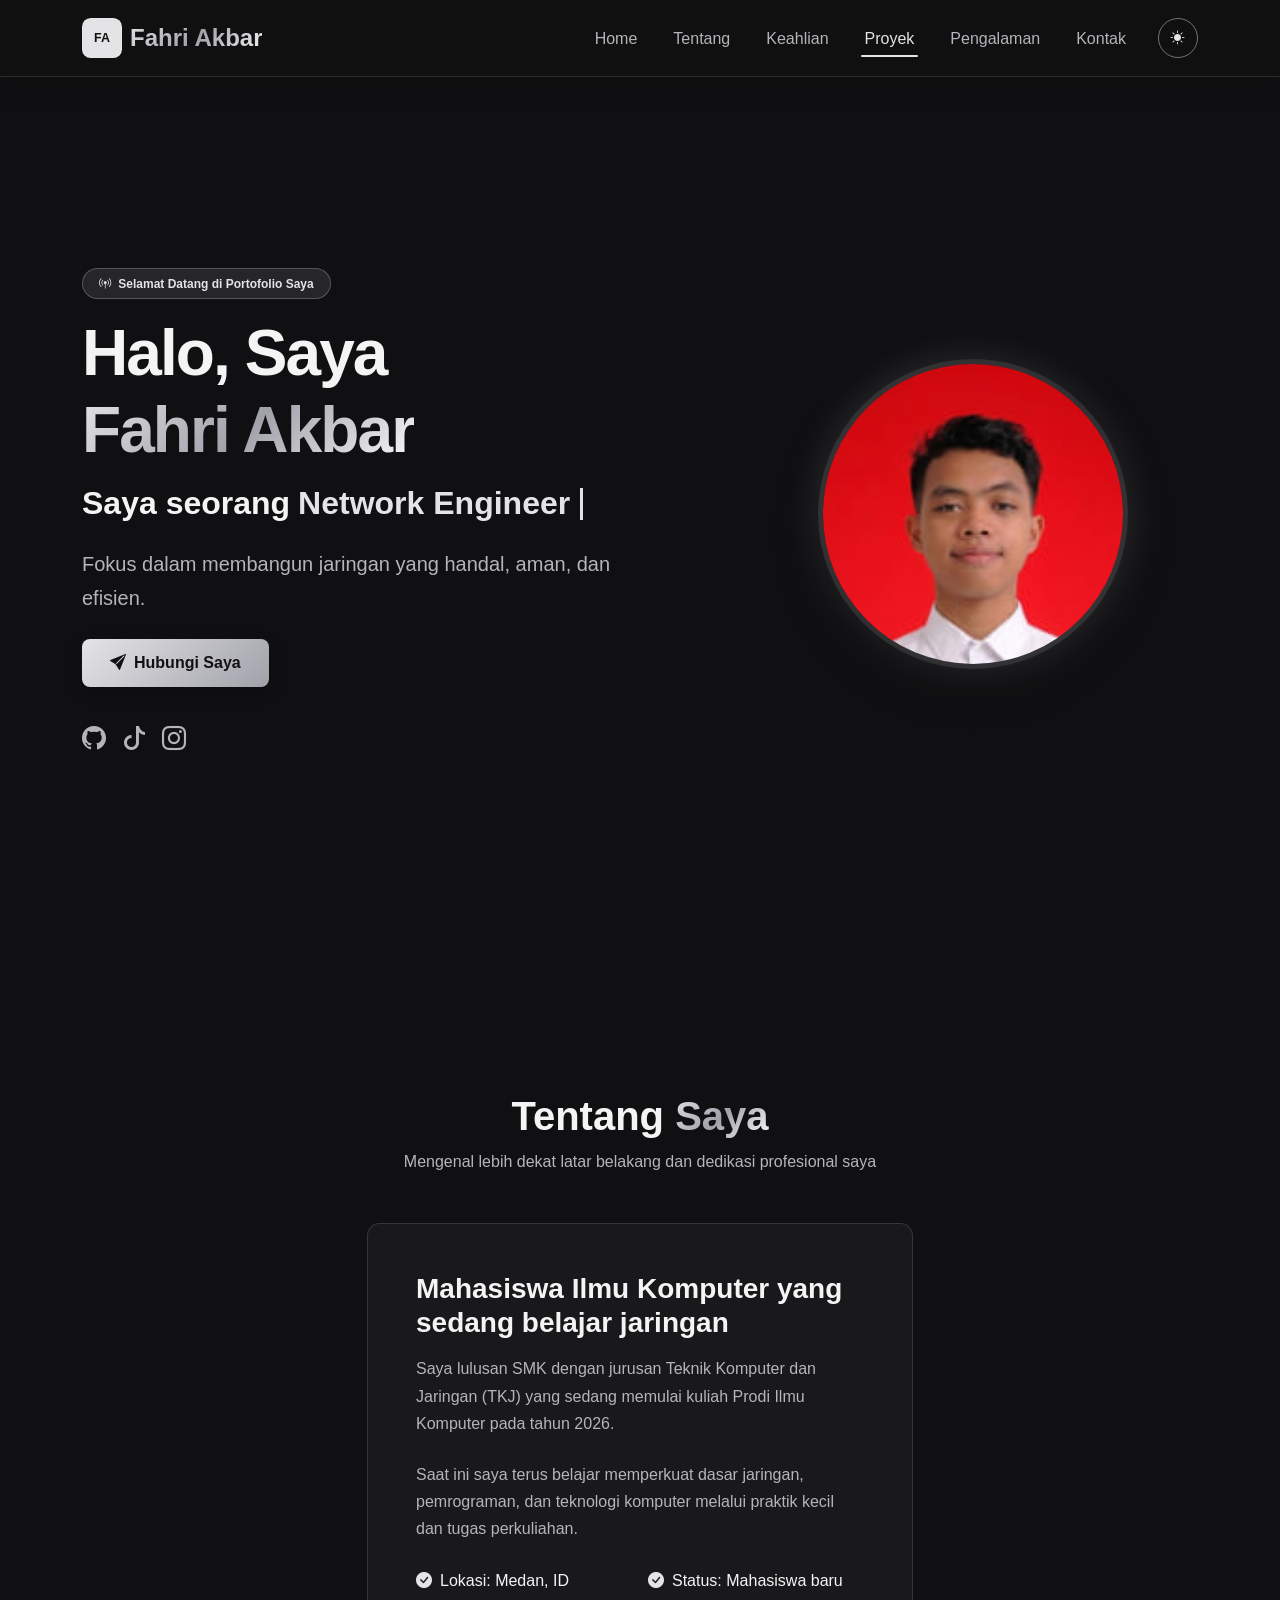
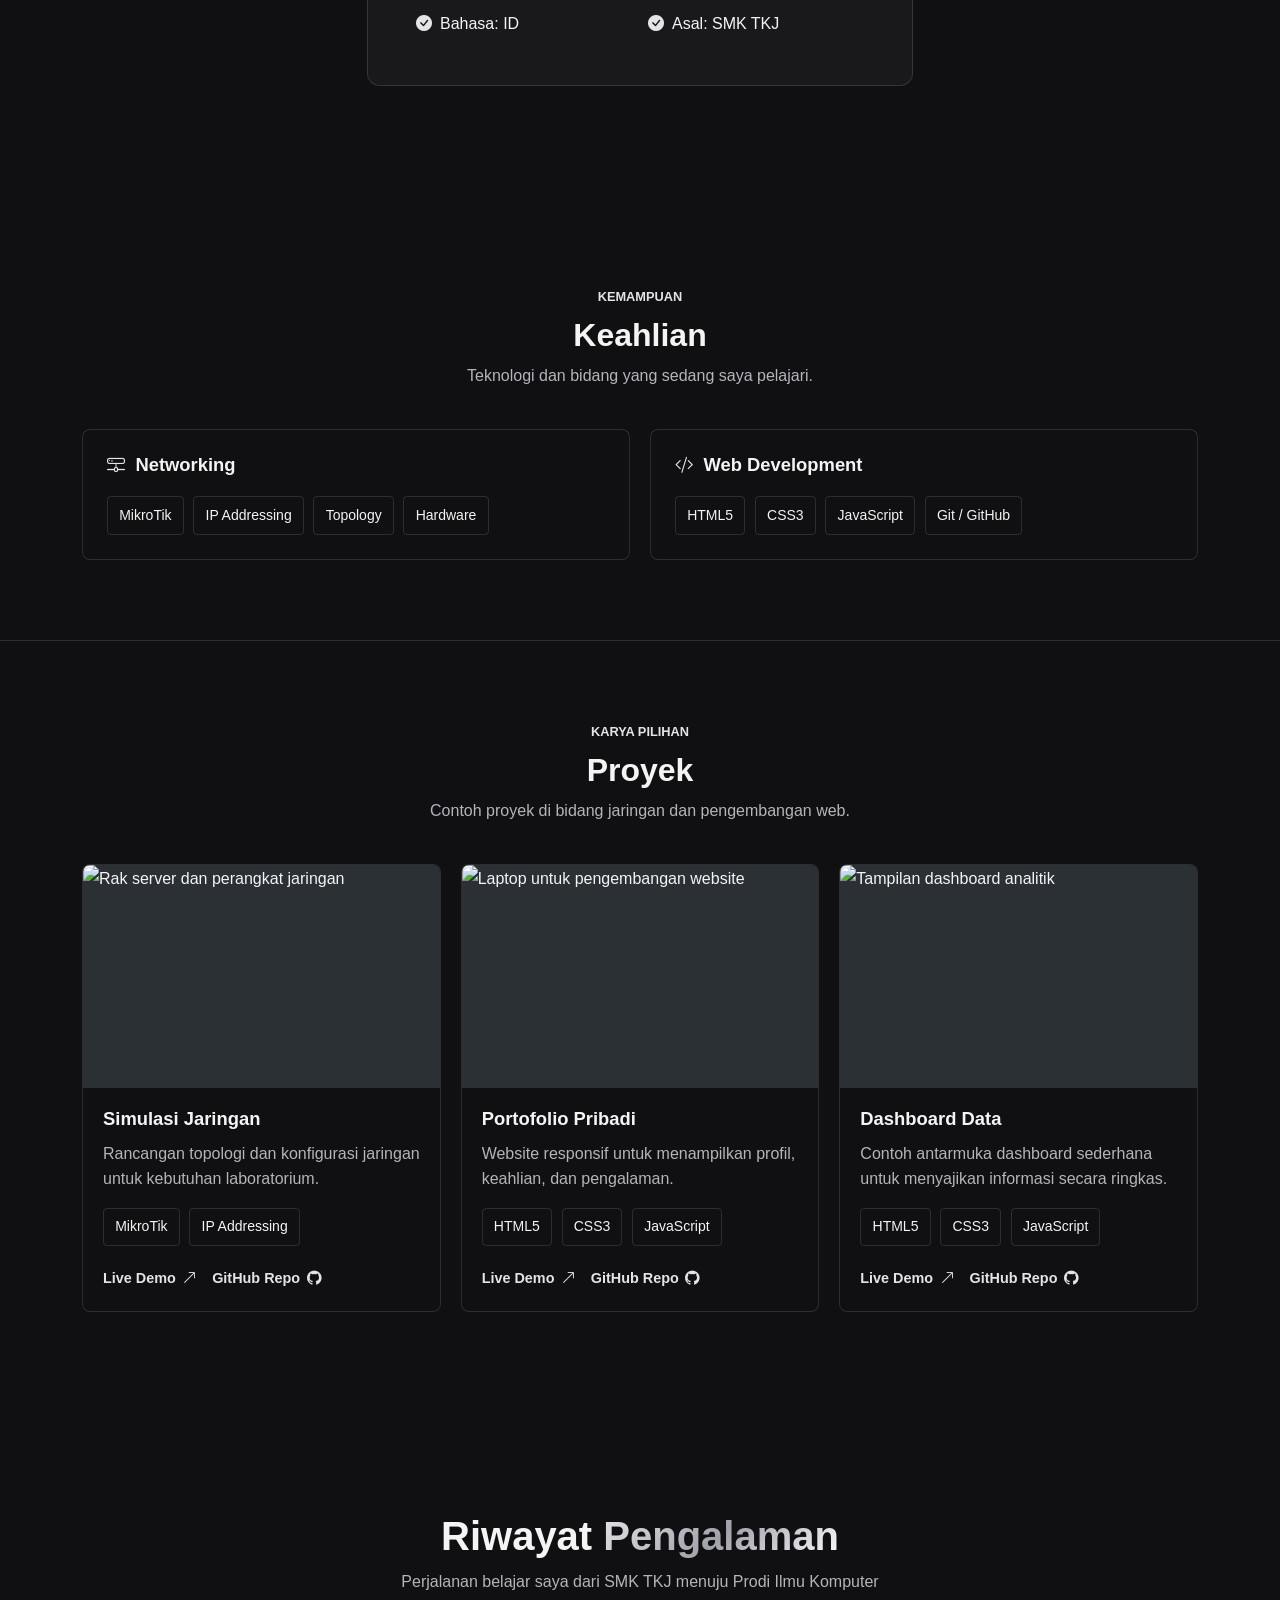
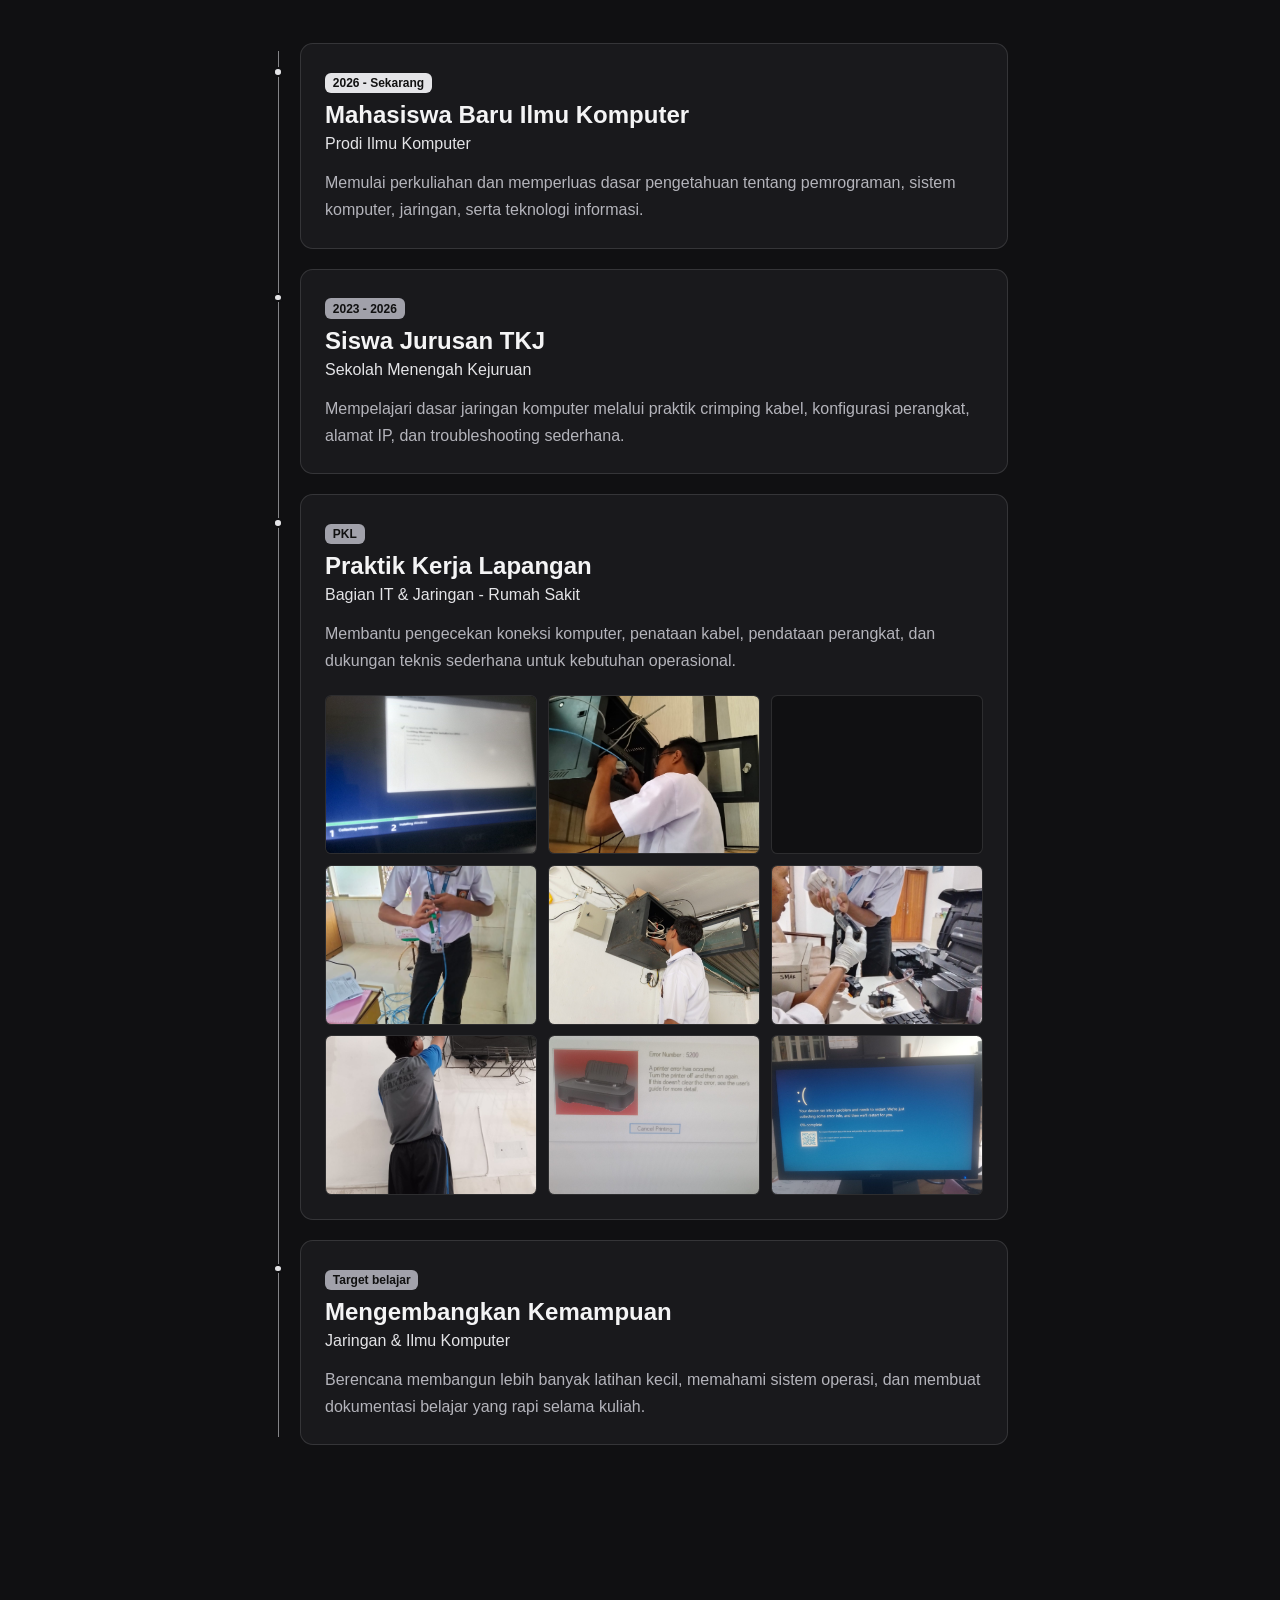
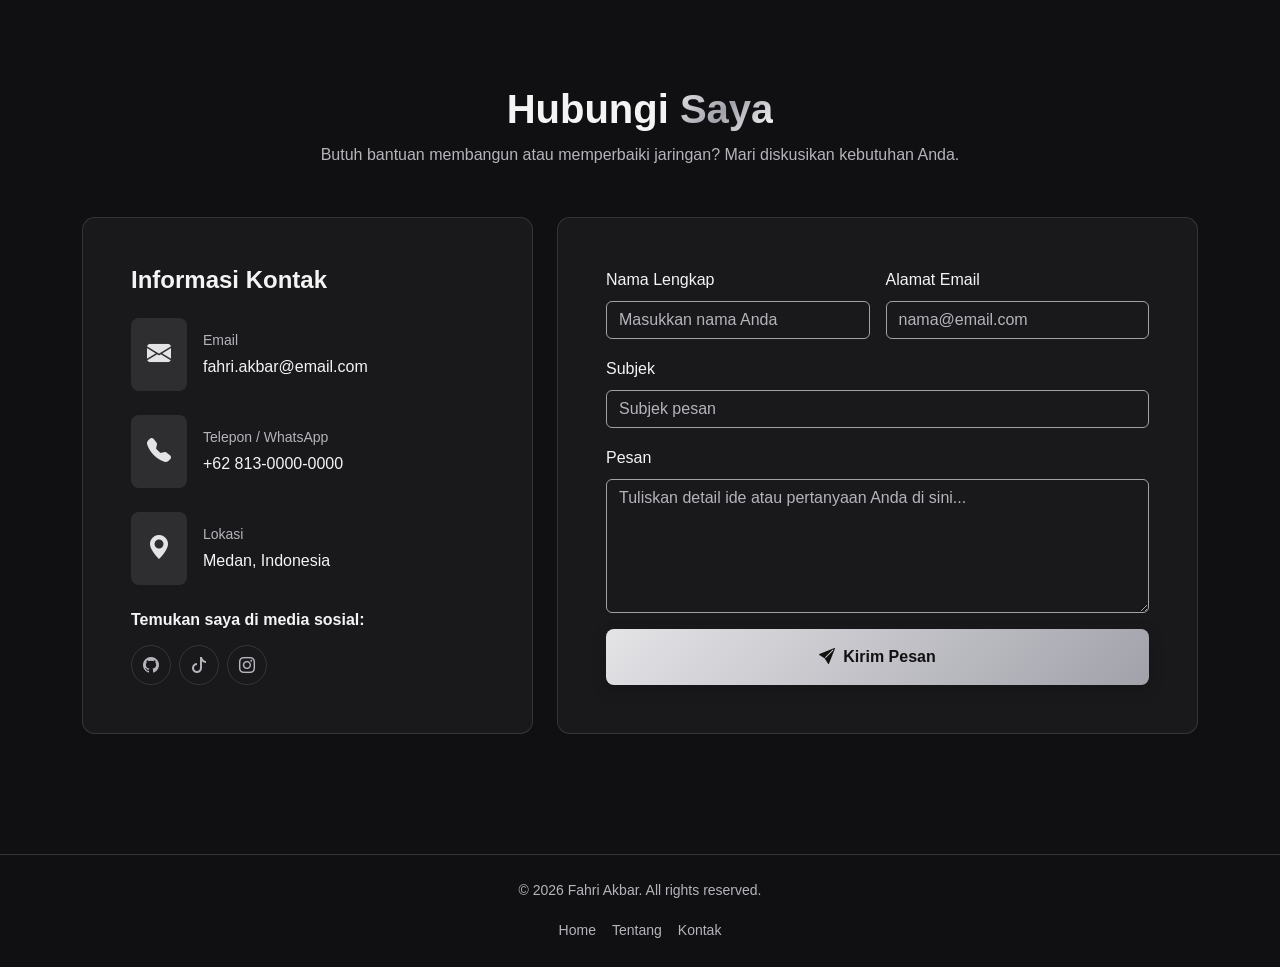
==== commit 75959e6c: "Update project" ====
--- a/index.html
+++ b/index.html
@@ -406,7 +406,7 @@
 
     <footer class="py-4 border-top border-secondary border-opacity-25">
         <div class="container text-center">
-            <div class="d-flex flex-column flex-sm-row justify-content-between align-items-center gap-3">
+            <div class="d-flex flex-column align-items-center text-center gap-3">
                 <p class="mb-0 text-muted-custom small">&copy; 2026 Fahri Akbar. All rights reserved.</p>
                 <div class="d-flex gap-3 small">
                     <a href="#home" class="text-muted-custom text-decoration-none">Home</a>
--- a/css/style.css
+++ b/css/style.css
@@ -197,6 +197,16 @@
 	font-size: 0.875rem;
 }
 
+.skill-list li {
+	transition: color 160ms ease, background-color 160ms ease, border-color 160ms ease;
+}
+
+.skill-list li:hover {
+	border-color: var(--primary-color);
+	background-color: var(--primary-color);
+	color: var(--button-text-color);
+}
+
 .projects-grid {
 	display: grid;
 	grid-template-columns: repeat(auto-fit, minmax(min(100%, 300px), 1fr));
@@ -527,7 +537,6 @@
 
 #typewriter {
 	display: inline-block;
-	min-width: 18ch;
 }
 
 @keyframes blink {
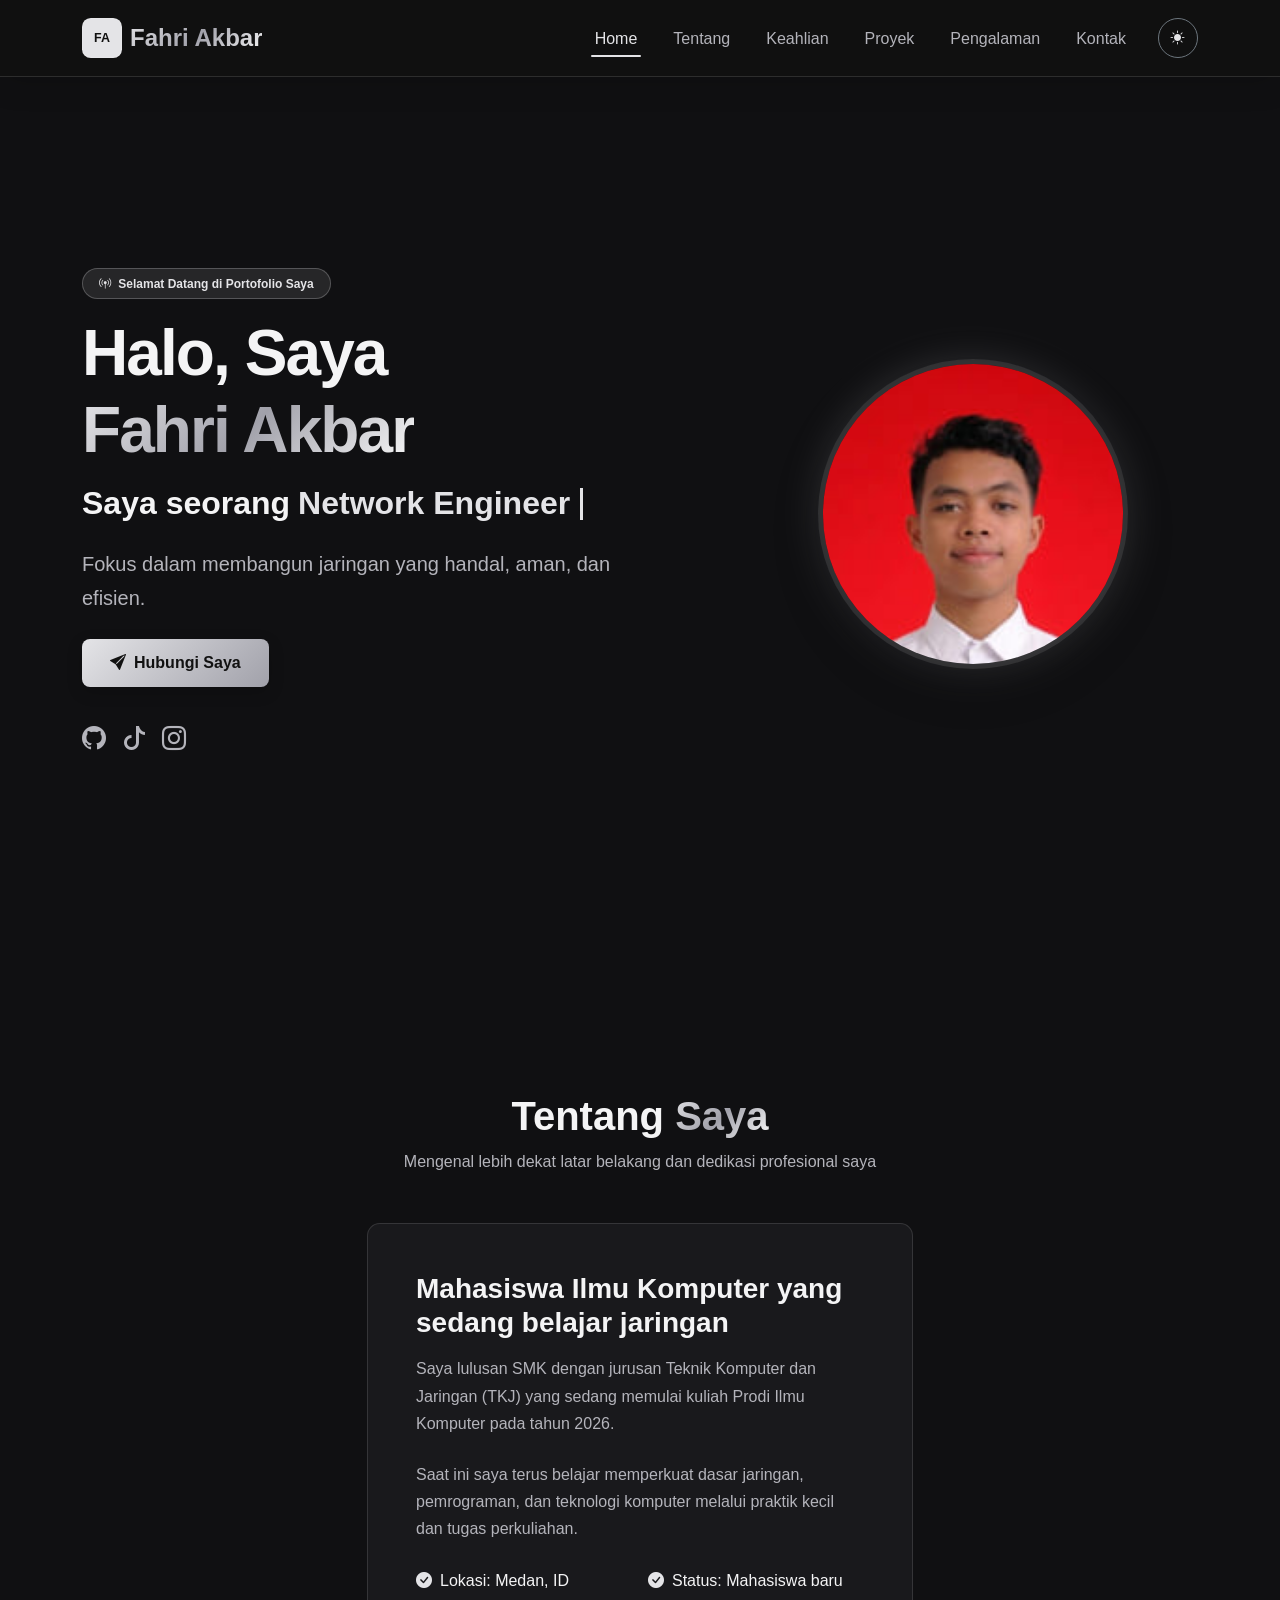
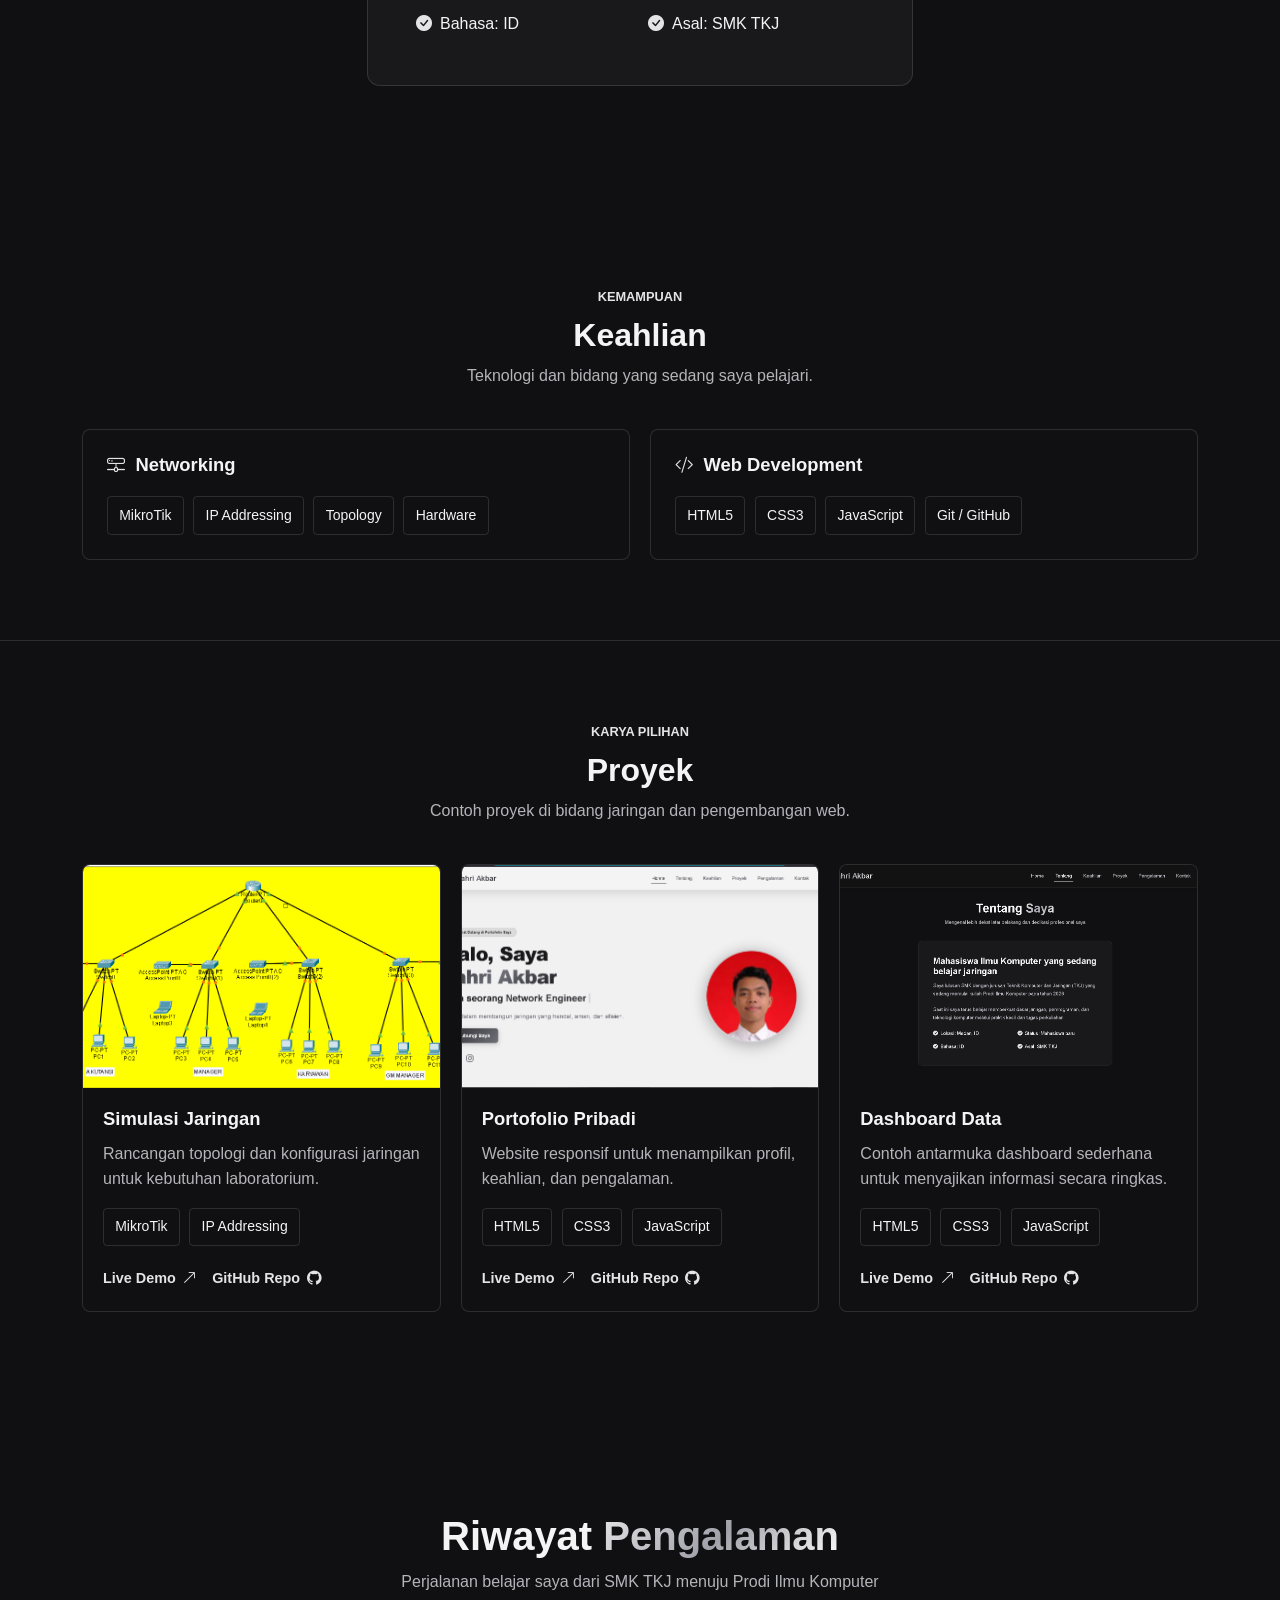
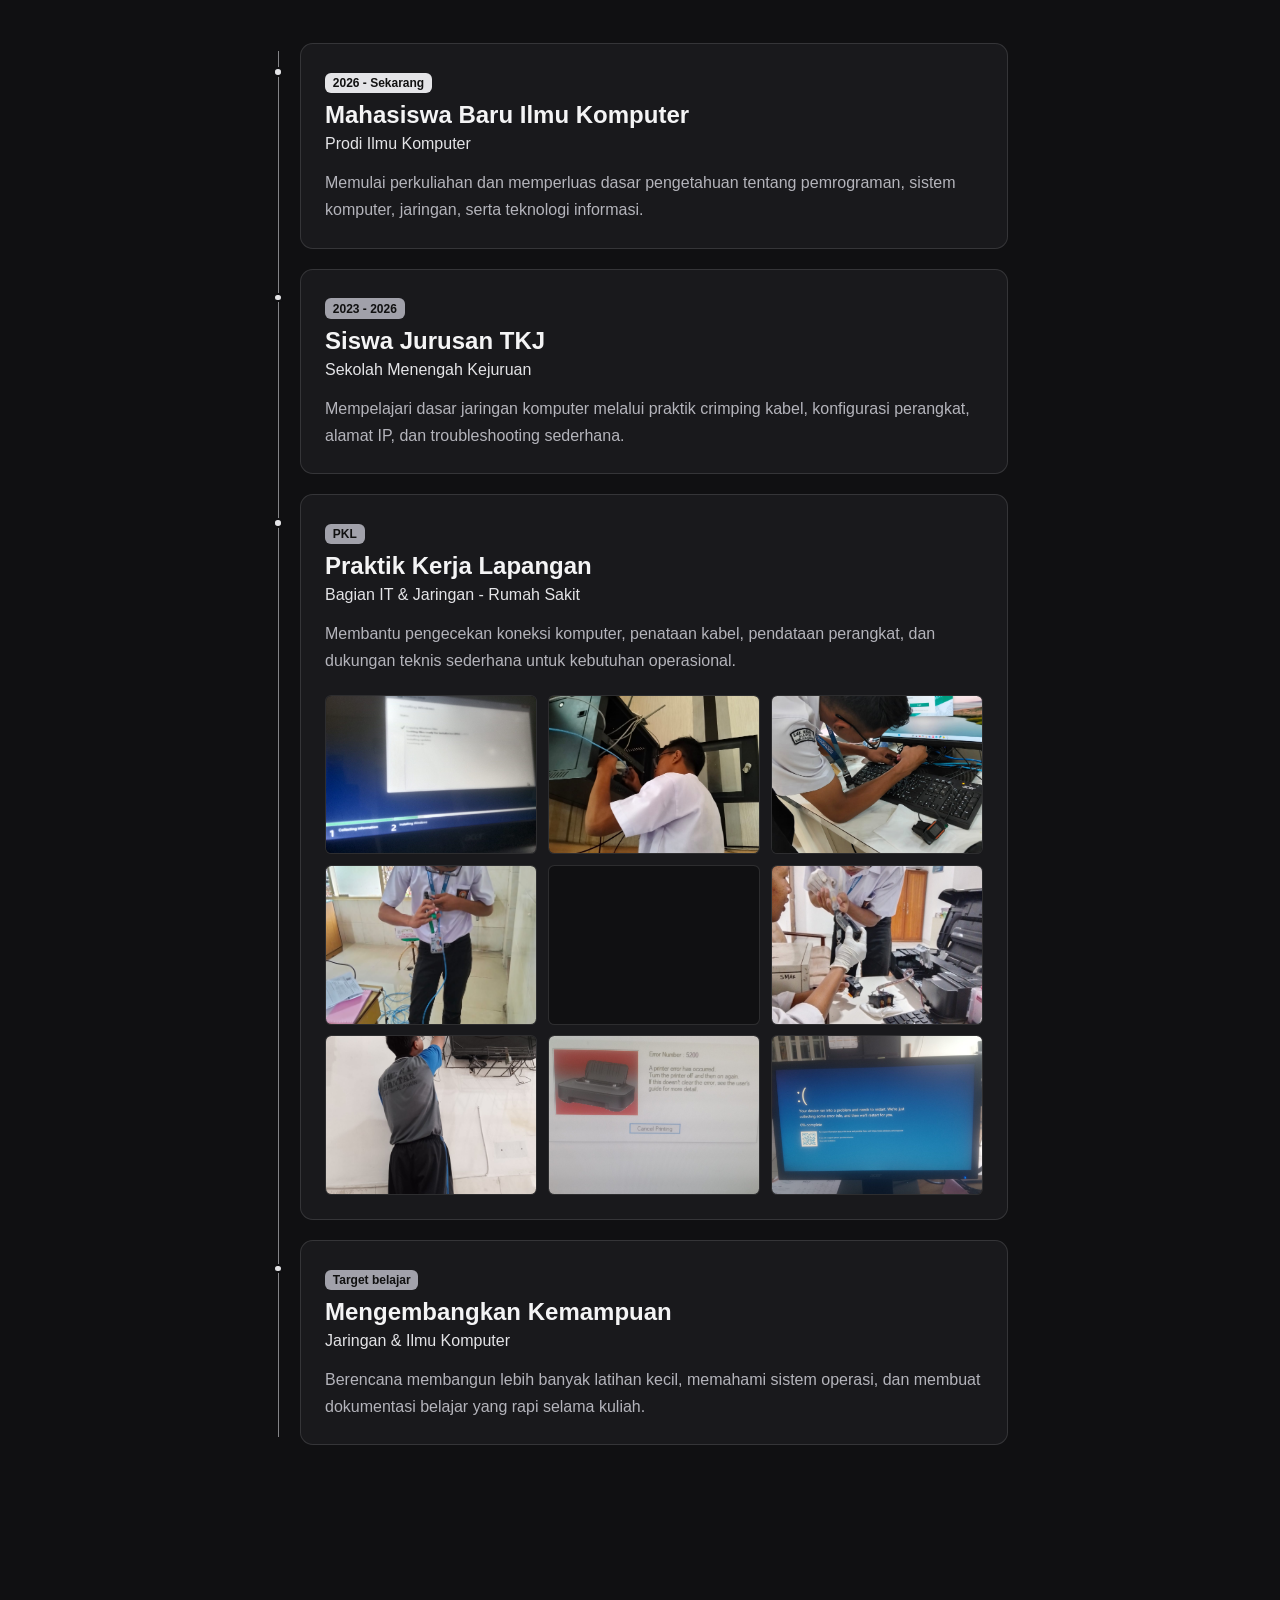
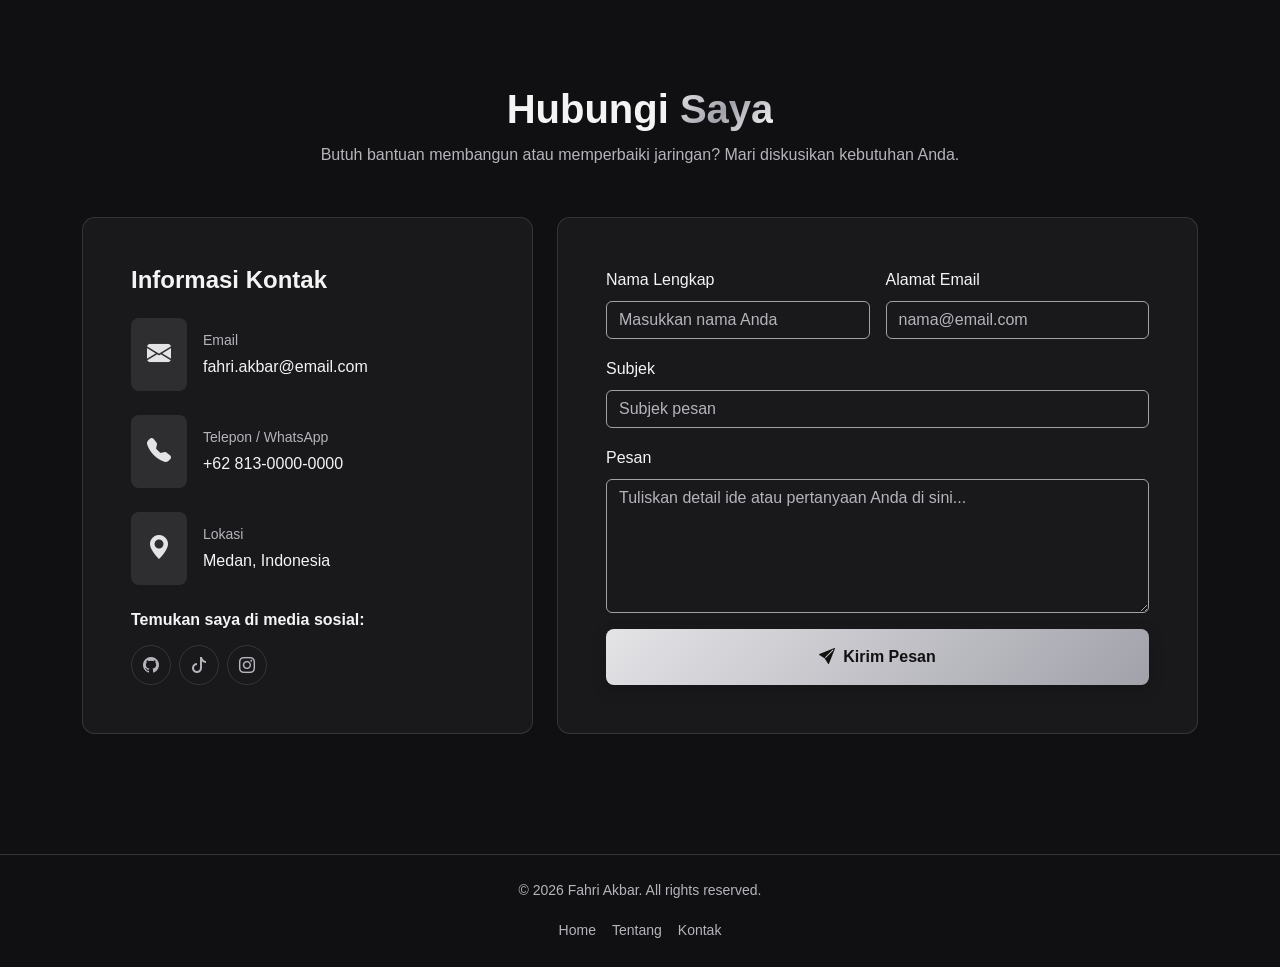
==== commit ad3f6f72: "Update project" ====
--- a/index.html
+++ b/index.html
@@ -11,7 +11,7 @@
     <link rel="stylesheet" href="css/style.css">
     <title>Fahri Akbar | Portofolio</title>
 </head>
-<body id="body" data-bs-spy="scroll" data-bs-target="#navbar-example" data-bs-root-margin="0px 0px -60%">
+<body id="body">
     <nav id="navbar-example" class="navbar navbar-expand-lg fixed-top glass-nav py-3">
         <div class="container">
             <a class="navbar-brand fw-bold fs-4 d-flex align-items-center gap-2" href="#home" aria-label="Fahri Akbar, beranda">
@@ -175,7 +175,7 @@
 
                 <div class="projects-grid">
                     <article class="project-card">
-                        <img class="project-image" src="https://images.unsplash.com/photo-1558494949-ef010cbdcc31?auto=format&amp;fit=crop&amp;w=900&amp;q=80" alt="Rak server dan perangkat jaringan" loading="lazy" decoding="async">
+                        <img class="project-image" src="/images/topologi.png" alt="Topologi" loading="lazy" decoding="async">
                         <div class="project-content">
                             <h3>Simulasi Jaringan</h3>
                             <p>Rancangan topologi dan konfigurasi jaringan untuk kebutuhan laboratorium.</p>
@@ -191,7 +191,7 @@
                     </article>
 
                     <article class="project-card">
-                        <img class="project-image" src="https://images.unsplash.com/photo-1498050108023-c5249f4df085?auto=format&amp;fit=crop&amp;w=900&amp;q=80" alt="Laptop untuk pengembangan website" loading="lazy" decoding="async">
+                        <img class="project-image" src="/images/fortofolio.png" alt="Laptop untuk pengembangan website" loading="lazy" decoding="async">
                         <div class="project-content">
                             <h3>Portofolio Pribadi</h3>
                             <p>Website responsif untuk menampilkan profil, keahlian, dan pengalaman.</p>
@@ -208,7 +208,7 @@
                     </article>
 
                     <article class="project-card">
-                        <img class="project-image" src="https://images.unsplash.com/photo-1460925895917-afdab827c52f?auto=format&amp;fit=crop&amp;w=900&amp;q=80" alt="Tampilan dashboard analitik" loading="lazy" decoding="async">
+                        <img class="project-image" src="/images/dasb.png" alt="Tampilan dashboard analitik" loading="lazy" decoding="async">
                         <div class="project-content">
                             <h3>Dashboard Data</h3>
                             <p>Contoh antarmuka dashboard sederhana untuk menyajikan informasi secara ringkas.</p>
--- a/css/style.css
+++ b/css/style.css
@@ -773,6 +773,12 @@
 #contact .glass-card { height: 100%; }
 
 @media (max-width: 991.98px) {
+	.glass-nav.menu-open {
+		background: var(--bs-body-bg);
+		backdrop-filter: none;
+		-webkit-backdrop-filter: none;
+	}
+
     .glass-nav .navbar-collapse {
         margin-top: .75rem;
         padding: .75rem 1rem 1rem;
